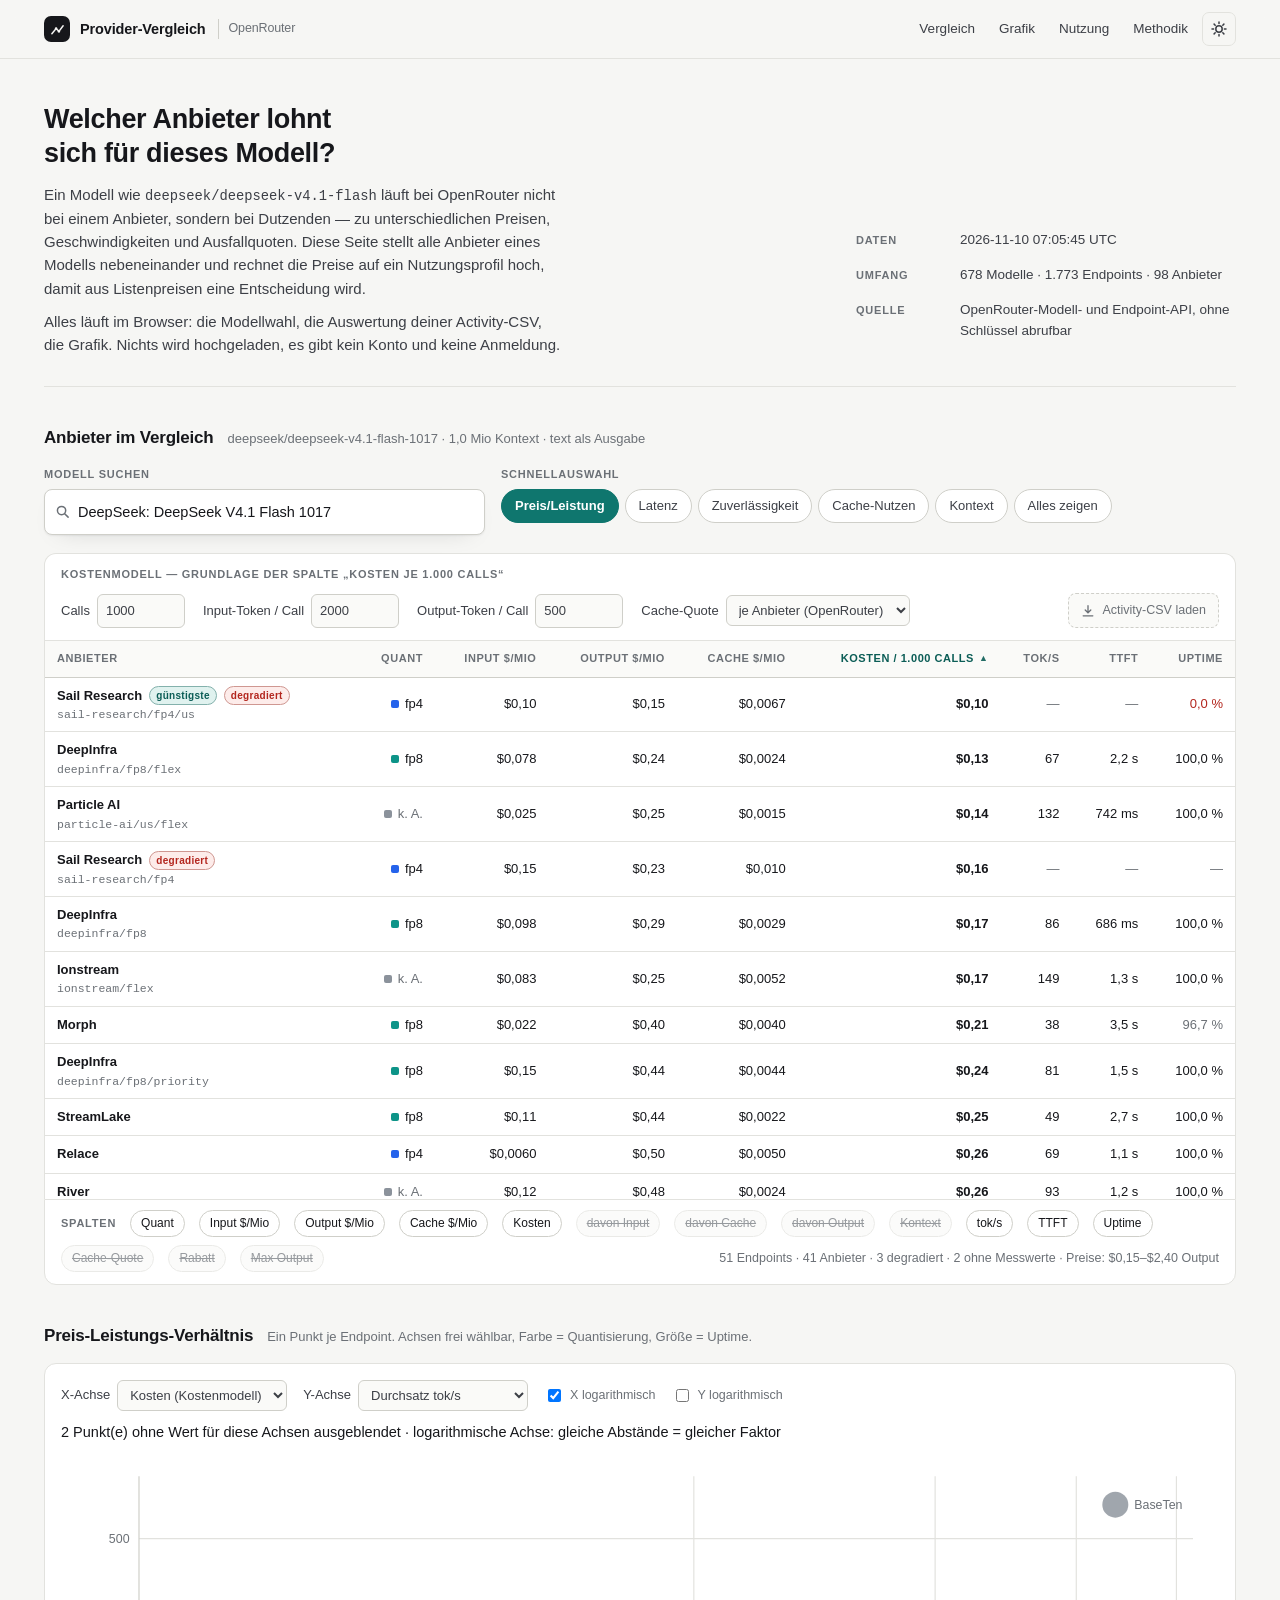
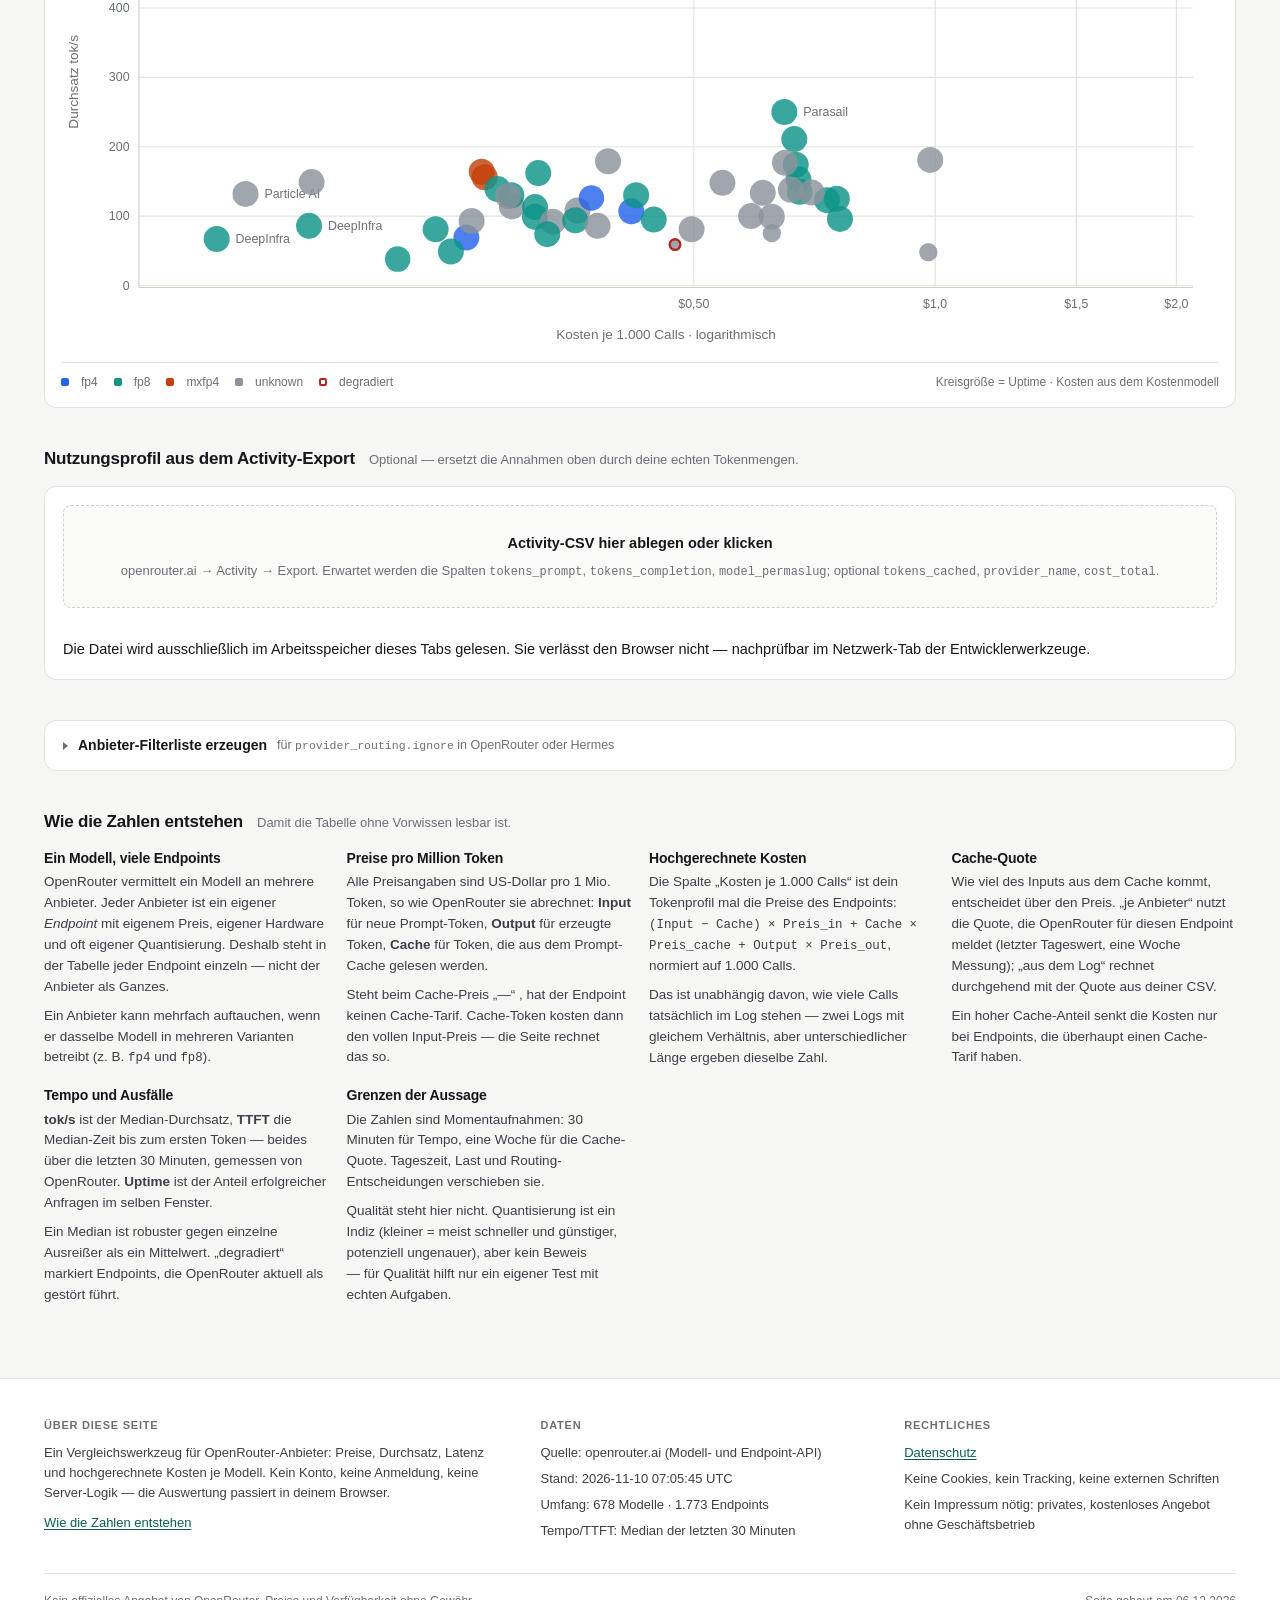
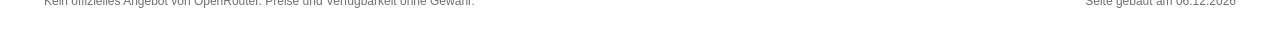
==== index.html @ 94ca4f89 "Provider-Vergleich: statische Website zum Vergleich von OpenRouter-Anbietern - Modellsuche über alle" ====
<!DOCTYPE html>
<html lang="de">
<head>
<meta charset="utf-8">
<meta name="viewport" content="width=device-width, initial-scale=1">
<title>OpenRouter-Provider vergleichen — Preise, Tempo, Ausfälle</title>
<meta name="description" content="Vergleicht alle Anbieter (Provider) eines OpenRouter-Modells: Preise pro Million Token, Durchsatz, Time-to-First-Token, Uptime und hochgerechnete Kosten für dein eigenes Nutzungsprofil. Läuft vollständig im Browser.">
<meta name="color-scheme" content="light dark">
<meta name="theme-color" content="#f6f6f4" media="(prefers-color-scheme: light)">
<meta name="theme-color" content="#0e0f11" media="(prefers-color-scheme: dark)">
<!-- Erlaubt nur eigene Dateien und die öffentliche OpenRouter-API.
     Damit kann die Seite die hochgeladene Activity-CSV technisch nicht irgendwohin senden. -->
<meta http-equiv="Content-Security-Policy" content="default-src 'none'; script-src 'self'; style-src 'self'; img-src 'self' data:; font-src 'self'; connect-src 'self' https://openrouter.ai; base-uri 'none'; form-action 'none'">
<link rel="icon" href="assets/favicon.svg" type="image/svg+xml">
<link rel="stylesheet" href="assets/style.css">
</head>
<body>
<a class="skip-link" href="#vergleich">Zum Vergleich springen</a>

<header class="site-header">
  <div class="site-header__inner">
    <a class="brand" href="./">
      <span class="brand__mark" aria-hidden="true">
        <svg width="15" height="15" viewBox="0 0 16 16" fill="none" stroke="currentColor" stroke-width="1.6" stroke-linecap="round">
          <path d="M2 12.5 6.5 7l3 3L14 4"/>
          <circle cx="6.5" cy="7" r="1.3" fill="currentColor" stroke="none"/>
          <circle cx="9.5" cy="10" r="1.3" fill="currentColor" stroke="none"/>
        </svg>
      </span>
      Provider-Vergleich
      <span class="brand__sub">OpenRouter</span>
    </a>

    <nav class="site-nav" aria-label="Hauptnavigation">
      <a href="#vergleich">Vergleich</a>
      <a href="#grafik">Grafik</a>
      <a href="#nutzung">Nutzung</a>
      <a href="#methodik">Methodik</a>
      <button class="icon-btn" id="themeBtn" type="button" aria-label="Farbschema umschalten" title="Hell / dunkel umschalten">
        <svg width="16" height="16" viewBox="0 0 16 16" fill="none" stroke="currentColor" stroke-width="1.5" stroke-linecap="round">
          <circle cx="8" cy="8" r="3.2"/>
          <path d="M8 1v1.6M8 13.4V15M1 8h1.6M13.4 8H15M3.1 3.1l1.1 1.1M11.8 11.8l1.1 1.1M12.9 3.1l-1.1 1.1M4.2 11.8l-1.1 1.1"/>
        </svg>
      </button>
    </nav>
  </div>
</header>

<main>
  <!-- ================= Was ist das hier ================= -->
  <section class="intro" aria-labelledby="introTitle">
    <div>
      <h1 id="introTitle">Welcher Anbieter lohnt sich für dieses Modell?</h1>
      <p class="intro__lead">
        Ein Modell wie <code>deepseek/deepseek-v4.1-flash</code> läuft bei OpenRouter nicht bei einem
        Anbieter, sondern bei Dutzenden — zu unterschiedlichen Preisen, Geschwindigkeiten und
        Ausfallquoten. Diese Seite stellt alle Anbieter eines Modells nebeneinander und rechnet die
        Preise auf ein Nutzungsprofil hoch, damit aus Listenpreisen eine Entscheidung wird.
      </p>
      <p class="intro__lead">
        Alles läuft im Browser: die Modellwahl, die Auswertung deiner Activity-CSV, die Grafik.
        Nichts wird hochgeladen, es gibt kein Konto und keine Anmeldung.
      </p>
    </div>
    <dl class="intro__facts" id="introFacts">
      <div class="fact"><dt>Daten</dt><dd id="factStamp">lade …</dd></div>
      <div class="fact"><dt>Umfang</dt><dd id="factCounts">lade …</dd></div>
      <div class="fact"><dt>Quelle</dt><dd>OpenRouter-Modell- und Endpoint-API, ohne Schlüssel abrufbar</dd></div>
    </dl>
  </section>

  <!-- ================= Vergleich ================= -->
  <section class="section" id="vergleich" aria-labelledby="vergleichTitle">
    <div class="section__head">
      <h2 id="vergleichTitle">Anbieter im Vergleich</h2>
      <span class="hint" id="modelHint"></span>
    </div>

    <div class="toolbar">
      <div class="picker" id="picker">
        <label class="picker__label" for="modelSearch">Modell suchen</label>
        <div class="picker__field">
          <svg width="15" height="15" viewBox="0 0 16 16" fill="none" stroke="currentColor" stroke-width="1.6" stroke-linecap="round" aria-hidden="true">
            <circle cx="7" cy="7" r="4.4"/><path d="M10.3 10.3 14 14"/>
          </svg>
          <input id="modelSearch" type="text" role="combobox" autocomplete="off"
                 aria-expanded="false" aria-controls="modelList" aria-autocomplete="list"
                 placeholder="Modellname oder Kennung — z. B. claude, gpt, deepseek …">
          <button class="picker__clear" id="pickerClear" type="button" aria-label="Suche leeren" hidden>
            <svg width="14" height="14" viewBox="0 0 16 16" fill="none" stroke="currentColor" stroke-width="1.6" stroke-linecap="round"><path d="M4 4l8 8M12 4l-8 8"/></svg>
          </button>
        </div>
        <div class="picker__list" id="modelList" role="listbox" aria-label="Modelle" hidden></div>
      </div>

      <div class="presets" id="presets">
        <span class="presets__label">Schnellauswahl</span>
        <!-- Chips werden in app.js aus PRESETS erzeugt -->
      </div>
    </div>

    <!-- Kostenmodell: Annahmen, mit denen die letzten Spalten gerechnet werden -->
    <div class="model-bar" role="group" aria-labelledby="costModelTitle">
      <span class="model-bar__title" id="costModelTitle">Kostenmodell — Grundlage der Spalte „Kosten je 1.000 Calls“</span>

      <label class="field">Calls
        <input type="number" id="inCalls" value="1000" min="1" step="100" inputmode="numeric">
      </label>
      <label class="field">Input-Token / Call
        <input type="number" id="inPrompt" value="2000" min="0" step="100" inputmode="numeric">
      </label>
      <label class="field">Output-Token / Call
        <input type="number" id="inCompletion" value="500" min="0" step="50" inputmode="numeric">
      </label>
      <label class="field">Cache-Quote
        <select id="cacheMode" title="Womit der Cache-Anteil des Inputs gerechnet wird">
          <option value="provider" selected>je Anbieter (OpenRouter)</option>
          <option value="log">aus dem Log</option>
          <option value="none">kein Cache</option>
        </select>
      </label>

      <div class="model-bar__csv">
        <button class="drop-mini" id="csvBtn" type="button">
          <svg width="14" height="14" viewBox="0 0 16 16" fill="none" stroke="currentColor" stroke-width="1.5" stroke-linecap="round" aria-hidden="true">
            <path d="M8 2v8M4.8 6.8 8 10l3.2-3.2M2.5 13.5h11"/>
          </svg>
          <span id="csvBtnLabel">Activity-CSV laden</span>
        </button>
        <button class="btn" id="csvReset" type="button" hidden>Zurücksetzen</button>
      </div>
    </div>

    <div class="table-card">
      <div class="table-scroll">
        <table id="tbl">
          <thead></thead>
          <tbody></tbody>
        </table>
      </div>
    </div>
    <div class="table-foot">
      <span class="table-foot__label">Spalten</span>
      <div id="colChips" class="colchips"></div>
      <span class="table-foot__note" id="tableNote"></span>
    </div>
  </section>

  <!-- ================= Grafik ================= -->
  <section class="section" id="grafik" aria-labelledby="grafikTitle">
    <div class="section__head">
      <h2 id="grafikTitle">Preis-Leistungs-Verhältnis</h2>
      <span class="hint">Ein Punkt je Endpoint. Achsen frei wählbar, Farbe = Quantisierung, Größe = Uptime.</span>
    </div>

    <div class="chart-card">
      <div class="chart-controls">
        <label class="field">X-Achse
          <select id="axisX"></select>
        </label>
        <label class="field">Y-Achse
          <select id="axisY"></select>
        </label>
        <label class="check"><input type="checkbox" id="logX"> X logarithmisch</label>
        <label class="check"><input type="checkbox" id="logY"> Y logarithmisch</label>
        <span class="hint" id="chartNote"></span>
      </div>

      <div class="chart-wrap">
        <svg id="chart" viewBox="0 0 980 420" role="img" aria-labelledby="chartTitle">
          <title id="chartTitle">Streudiagramm der Anbieter</title>
        </svg>
      </div>

      <div class="chart-legend" id="chartLegend"></div>
    </div>
  </section>

  <!-- ================= Nutzungsprofil ================= -->
  <section class="section" id="nutzung" aria-labelledby="nutzungTitle">
    <div class="section__head">
      <h2 id="nutzungTitle">Nutzungsprofil aus dem Activity-Export</h2>
      <span class="hint">Optional — ersetzt die Annahmen oben durch deine echten Tokenmengen.</span>
    </div>

    <div class="panel">
      <div class="drop" id="drop" role="button" tabindex="0" aria-label="Activity-CSV auswählen oder hier ablegen">
        <strong>Activity-CSV hier ablegen oder klicken</strong>
        <span>
          openrouter.ai → Activity → Export. Erwartet werden die Spalten
          <code>tokens_prompt</code>, <code>tokens_completion</code>, <code>model_permaslug</code>;
          optional <code>tokens_cached</code>, <code>provider_name</code>, <code>cost_total</code>.
        </span>
      </div>
      <input type="file" id="csvFile" accept=".csv,text/csv" hidden>
      <div class="msg" id="csvMsg" role="status" aria-live="polite"></div>
      <div class="kpis" id="csvKpis"></div>
      <p class="hint hint--top" id="csvPrivacy">
        Die Datei wird ausschließlich im Arbeitsspeicher dieses Tabs gelesen. Sie verlässt den
        Browser nicht — nachprüfbar im Netzwerk-Tab der Entwicklerwerkzeuge.
      </p>
    </div>
  </section>

  <!-- ================= Filterliste (bewusst untergeordnet) ================= -->
  <details class="advanced" id="filterliste">
    <summary>
      Anbieter-Filterliste erzeugen
      <span class="hint">für <code>provider_routing.ignore</code> in OpenRouter oder Hermes</span>
    </summary>
    <div class="advanced__body">
      <p class="hint">
        Grenzwerte setzen — alle Endpoints, die sie unterschreiten, landen in der Liste. Diese Seite
        schreibt nichts in eine Konfiguration; sie erzeugt nur Text zum Kopieren.
      </p>
      <div class="rule-row">
        <label class="field">mind. tok/s
          <input type="number" id="ruleToks" value="0" min="0" step="5" inputmode="numeric">
        </label>
        <label class="field">höchstens TTFT (ms)
          <input type="number" id="ruleTtft" value="5000" min="0" step="100" inputmode="numeric">
        </label>
        <label class="field">Uptime ab (%)
          <input type="number" id="ruleUptime" value="0" min="0" max="100" step="1" inputmode="numeric">
        </label>
      </div>
      <div class="output-line">
        <span class="table-foot__label">ignore</span>
        <code id="ignoreOut">—</code>
        <button class="btn" id="copyIgnore" type="button">Kopieren</button>
      </div>
      <div class="output-line">
        <span class="table-foot__label">only</span>
        <code id="onlyOut">—</code>
        <button class="btn" id="copyOnly" type="button">Kopieren</button>
      </div>
      <p class="hint" id="filterNote"></p>
    </div>
  </details>

  <!-- ================= Methodik ================= -->
  <section class="section" id="methodik" aria-labelledby="methodikTitle">
    <div class="section__head">
      <h2 id="methodikTitle">Wie die Zahlen entstehen</h2>
      <span class="hint">Damit die Tabelle ohne Vorwissen lesbar ist.</span>
    </div>

    <div class="methodik">
      <article>
        <h3>Ein Modell, viele Endpoints</h3>
        <p>
          OpenRouter vermittelt ein Modell an mehrere Anbieter. Jeder Anbieter ist ein eigener
          <em>Endpoint</em> mit eigenem Preis, eigener Hardware und oft eigener Quantisierung.
          Deshalb steht in der Tabelle jeder Endpoint einzeln — nicht der Anbieter als Ganzes.
        </p>
        <p>
          Ein Anbieter kann mehrfach auftauchen, wenn er dasselbe Modell in mehreren Varianten
          betreibt (z. B. <code>fp4</code> und <code>fp8</code>).
        </p>
      </article>

      <article>
        <h3>Preise pro Million Token</h3>
        <p>
          Alle Preisangaben sind US-Dollar pro 1 Mio. Token, so wie OpenRouter sie abrechnet:
          <strong>Input</strong> für neue Prompt-Token, <strong>Output</strong> für erzeugte Token,
          <strong>Cache</strong> für Token, die aus dem Prompt-Cache gelesen werden.
        </p>
        <p>
          Steht beim Cache-Preis „—“ , hat der Endpoint keinen Cache-Tarif. Cache-Token kosten dann
          den vollen Input-Preis — die Seite rechnet das so.
        </p>
      </article>

      <article>
        <h3>Hochgerechnete Kosten</h3>
        <p>
          Die Spalte „Kosten je 1.000 Calls“ ist dein Tokenprofil mal die Preise des Endpoints:
          <code>(Input − Cache) × Preis_in + Cache × Preis_cache + Output × Preis_out</code>,
          normiert auf 1.000 Calls.
        </p>
        <p>
          Das ist unabhängig davon, wie viele Calls tatsächlich im Log stehen — zwei Logs mit
          gleichem Verhältnis, aber unterschiedlicher Länge ergeben dieselbe Zahl.
        </p>
      </article>

      <article>
        <h3>Cache-Quote</h3>
        <p>
          Wie viel des Inputs aus dem Cache kommt, entscheidet über den Preis. „je Anbieter“ nutzt
          die Quote, die OpenRouter für diesen Endpoint meldet (letzter Tageswert, eine Woche
          Messung); „aus dem Log“ rechnet durchgehend mit der Quote aus deiner CSV.
        </p>
        <p>
          Ein hoher Cache-Anteil senkt die Kosten nur bei Endpoints, die überhaupt einen
          Cache-Tarif haben.
        </p>
      </article>

      <article>
        <h3>Tempo und Ausfälle</h3>
        <p>
          <strong>tok/s</strong> ist der Median-Durchsatz, <strong>TTFT</strong> die Median-Zeit bis
          zum ersten Token — beides über die letzten 30 Minuten, gemessen von OpenRouter.
          <strong>Uptime</strong> ist der Anteil erfolgreicher Anfragen im selben Fenster.
        </p>
        <p>
          Ein Median ist robuster gegen einzelne Ausreißer als ein Mittelwert. „degradiert“ markiert
          Endpoints, die OpenRouter aktuell als gestört führt.
        </p>
      </article>

      <article>
        <h3>Grenzen der Aussage</h3>
        <p>
          Die Zahlen sind Momentaufnahmen: 30 Minuten für Tempo, eine Woche für die Cache-Quote.
          Tageszeit, Last und Routing-Entscheidungen verschieben sie.
        </p>
        <p>
          Qualität steht hier nicht. Quantisierung ist ein Indiz (kleiner = meist schneller und
          günstiger, potenziell ungenauer), aber kein Beweis — für Qualität hilft nur ein eigener Test
          mit echten Aufgaben.
        </p>
      </article>
    </div>
  </section>
</main>

<footer class="site-footer">
  <div class="site-footer__inner">
    <div>
      <h3>Über diese Seite</h3>
      <p>
        Ein Vergleichswerkzeug für OpenRouter-Anbieter: Preise, Durchsatz, Latenz und
        hochgerechnete Kosten je Modell. Kein Konto, keine Anmeldung, keine Server-Logik — die
        Auswertung passiert in deinem Browser.
      </p>
      <p class="linkline">
        <a href="#methodik">Wie die Zahlen entstehen</a>
      </p>
    </div>
    <div>
      <h3>Daten</h3>
      <ul>
        <li>Quelle: openrouter.ai (Modell- und Endpoint-API)</li>
        <li>Stand: <span id="footStamp">—</span></li>
        <li>Umfang: <span id="footCounts">—</span></li>
        <li>Tempo/TTFT: Median der letzten 30 Minuten</li>
      </ul>
    </div>
    <div>
      <h3>Rechtliches</h3>
      <ul>
        <li><a href="datenschutz.html">Datenschutz</a></li>
        <li>Keine Cookies, kein Tracking, keine externen Schriften</li>
        <li>Kein Impressum nötig: privates, kostenloses Angebot ohne Geschäftsbetrieb</li>
      </ul>
    </div>
    <div class="site-footer__legal">
      <span>Kein offizielles Angebot von OpenRouter. Preise und Verfügbarkeit ohne Gewähr.</span>
      <span class="spacer"></span>
      <span id="footBuilt">—</span>
    </div>
  </div>
</footer>

<div class="tip" id="tip" role="tooltip" aria-hidden="true"></div>

<noscript>
  <div class="panel panel--note">
    Diese Seite rechnet im Browser. Ohne JavaScript kann sie keine Anbieter vergleichen.
  </div>
</noscript>

<script src="assets/app.js"></script>
</body>
</html>
---- assets/style.css ----
/* ==========================================================================
   Provider-Vergleich — Stylesheet
   Aufbau: Tokens · Basis · Kopf/Fuß · Werkzeugleiste · Tabelle · Grafik
   Farben und Typografie bewusst zurückhaltend: die Daten tragen die Seite.
   ========================================================================== */

/* --- Tokens --------------------------------------------------------------- */
:root {
  color-scheme: light;

  --bg: #f6f6f4;
  --surface: #ffffff;
  --surface-2: #fafaf8;
  --surface-3: #f1f1ee;
  --ink: #16171b;
  --ink-2: #3c3f46;
  --muted: #6b7076;
  --border: #e2e2de;
  --border-strong: #cfcfc9;

  --accent: #0f766e;
  --accent-ink: #0b5d56;
  --accent-soft: #e0f2ef;
  --warn: #a15c07;
  --warn-soft: #fdf3e2;
  --bad: #b3261e;
  --bad-soft: #fdecea;

  --radius: 8px;
  --radius-lg: 12px;
  --shadow: 0 1px 2px rgba(20, 22, 26, .06), 0 8px 24px -16px rgba(20, 22, 26, .25);

  --font: -apple-system, BlinkMacSystemFont, "Segoe UI", Roboto, "Helvetica Neue", Arial, sans-serif;
  --mono: ui-monospace, SFMono-Regular, "SF Mono", Menlo, Consolas, monospace;

  --maxw: 1240px;

  /* Quantisierungsfarben — eine Farbe je Stufe, auch im Diagramm verwendet
     (dort als SVG-fill, hier als Klasse). */
  --q-fp4: #2563eb;
  --q-fp8: #0d9488;
  --q-nvfp4: #7c3aed;
  --q-mxfp4: #c2410c;
  --q-fp16: #0369a1;
  --q-bf16: #4d7c0f;
  --q-fp32: #9f1239;
  --q-int8: #a16207;
  --q-int4: #be185d;
  --q-unknown: #8b929b;
}

:root[data-theme="dark"] {
  color-scheme: dark;
  --bg: #0e0f11;
  --surface: #16181b;
  --surface-2: #1b1e22;
  --surface-3: #21252a;
  --ink: #e9e9e6;
  --ink-2: #c2c6cc;
  --muted: #8b929b;
  --border: #282c31;
  --border-strong: #3a3f46;

  --accent: #2dd4bf;
  --accent-ink: #7fe7d8;
  --accent-soft: #10302e;
  --warn: #e0a44a;
  --warn-soft: #2c2317;
  --bad: #f0736a;
  --bad-soft: #2e1a19;

  --shadow: 0 1px 2px rgba(0, 0, 0, .4), 0 12px 32px -20px rgba(0, 0, 0, .8);
}

/* Systemeinstellung „dunkel" ohne Umschalter: gleiche Tokens wie oben.
   Muss mit :root[data-theme="dark"] synchron bleiben. */
@media (prefers-color-scheme: dark) {
  :root:not([data-theme="light"]) {
    color-scheme: dark;
    --bg: #0e0f11;
    --surface: #16181b;
    --surface-2: #1b1e22;
    --surface-3: #21252a;
    --ink: #e9e9e6;
    --ink-2: #c2c6cc;
    --muted: #8b929b;
    --border: #282c31;
    --border-strong: #3a3f46;

    --accent: #2dd4bf;
    --accent-ink: #7fe7d8;
    --accent-soft: #10302e;
    --warn: #e0a44a;
    --warn-soft: #2c2317;
    --bad: #f0736a;
    --bad-soft: #2e1a19;

    --shadow: 0 1px 2px rgba(0, 0, 0, .4), 0 12px 32px -20px rgba(0, 0, 0, .8);
  }
}

/* Quantisierungs-Punkte (Tabelle und Legende) */
.qdot.q-fp4 { background: var(--q-fp4); }
.qdot.q-fp8 { background: var(--q-fp8); }
.qdot.q-nvfp4 { background: var(--q-nvfp4); }
.qdot.q-mxfp4 { background: var(--q-mxfp4); }
.qdot.q-fp16 { background: var(--q-fp16); }
.qdot.q-bf16 { background: var(--q-bf16); }
.qdot.q-fp32 { background: var(--q-fp32); }
.qdot.q-int8 { background: var(--q-int8); }
.qdot.q-int4 { background: var(--q-int4); }
.qdot.q-unknown { background: var(--q-unknown); }

/* Kleine Helfer (keine Inline-Styles: die CSP erlaubt nur eigene Stylesheets) */
.colchips { display: contents; }
.intro--single { grid-template-columns: 1fr; }
.hint--top { margin-top: 14px; }
.linkline { margin-top: 10px; }
.panel--note { margin: 24px; }
.is-left { text-align: left !important; }
.tip-bad { color: #f0736a; }
.point-label { pointer-events: none; }
.qdot--ring { background: transparent; border: 2px solid #b3261e; }

/* --- Basis ---------------------------------------------------------------- */
*, *::before, *::after { box-sizing: border-box; }

html { -webkit-text-size-adjust: 100%; }

body {
  margin: 0;
  background: var(--bg);
  color: var(--ink);
  font: 400 14.5px/1.55 var(--font);
  text-wrap: pretty;
  -webkit-font-smoothing: antialiased;
}

h1, h2, h3 { margin: 0; line-height: 1.25; letter-spacing: -.012em; }
h1 { font-size: 27px; font-weight: 640; }
h2 { font-size: 17px; font-weight: 620; }
h3 { font-size: 14px; font-weight: 620; }
p { margin: 0; }

a { color: var(--accent-ink); text-decoration-thickness: 1px; text-underline-offset: 2px; }
a:hover { color: var(--accent); }

code, .mono { font-family: var(--mono); font-size: .92em; }

button, input, select, textarea { font: inherit; color: inherit; }

:focus-visible {
  outline: 2px solid var(--accent);
  outline-offset: 2px;
  border-radius: 4px;
}

.visually-hidden {
  position: absolute; width: 1px; height: 1px;
  padding: 0; margin: -1px; overflow: hidden;
  clip: rect(0 0 0 0); white-space: nowrap; border: 0;
}

.skip-link {
  position: absolute; left: 12px; top: -60px; z-index: 100;
  background: var(--surface); border: 1px solid var(--border-strong);
  border-radius: var(--radius); padding: 8px 14px;
}
.skip-link:focus { top: 12px; }

/* --- Kopfleiste ----------------------------------------------------------- */
.site-header {
  position: sticky; top: 0; z-index: 40;
  background: color-mix(in srgb, var(--bg) 88%, transparent);
  backdrop-filter: saturate(1.6) blur(10px);
  border-bottom: 1px solid var(--border);
}
.site-header__inner {
  max-width: var(--maxw); margin: 0 auto; padding: 0 24px;
  height: 58px; display: flex; align-items: center; gap: 20px;
}
.brand {
  display: flex; align-items: center; gap: 10px;
  text-decoration: none; color: var(--ink); font-weight: 620; letter-spacing: -.01em;
}
.brand__mark {
  width: 26px; height: 26px; border-radius: 7px;
  background: var(--ink); color: var(--bg);
  display: grid; place-items: center; flex: none;
}
.brand__mark svg { display: block; }
.brand__sub {
  font-weight: 450; color: var(--muted); font-size: 12.5px;
  border-left: 1px solid var(--border-strong); padding-left: 10px; margin-left: 2px;
}
.site-nav { display: flex; align-items: center; gap: 4px; margin-left: auto; }
.site-nav a {
  color: var(--ink-2); text-decoration: none; font-size: 13.5px;
  padding: 7px 10px; border-radius: 6px;
}
.site-nav a:hover { background: var(--surface-3); color: var(--ink); }
.icon-btn {
  display: grid; place-items: center;
  width: 34px; height: 34px; border-radius: 7px;
  background: transparent; border: 1px solid var(--border);
  color: var(--ink-2); cursor: pointer;
}
.icon-btn:hover { background: var(--surface-3); color: var(--ink); }

/* --- Seitenrumpf ---------------------------------------------------------- */
main { max-width: var(--maxw); margin: 0 auto; padding: 0 24px 72px; }

.intro {
  display: grid; grid-template-columns: minmax(0, 1fr) minmax(0, 380px);
  gap: 40px; align-items: end;
  padding: 44px 0 30px; border-bottom: 1px solid var(--border);
}
.intro h1 { margin-bottom: 12px; max-width: 22ch; }
.intro__lead { color: var(--ink-2); max-width: 62ch; font-size: 15px; }
.intro__lead + .intro__lead { margin-top: 10px; }
.intro__facts { display: grid; gap: 14px; }
.fact { display: grid; grid-template-columns: 92px 1fr; gap: 12px; align-items: baseline; }
.fact dt {
  font-size: 11px; text-transform: uppercase; letter-spacing: .07em;
  color: var(--muted); font-weight: 600;
}
.fact dd { margin: 0; font-size: 13.5px; color: var(--ink-2); }
.fact dd b { color: var(--ink); font-variant-numeric: tabular-nums; }

.section { padding-top: 40px; }
.section__head {
  display: flex; align-items: baseline; gap: 14px; flex-wrap: wrap;
  margin-bottom: 16px;
}
.section__head h2 { flex: none; }
.section__head .hint { color: var(--muted); font-size: 13px; }

/* --- Werkzeugleiste: Modellsuche + Presets -------------------------------- */
.toolbar {
  display: flex; gap: 16px; align-items: flex-start; flex-wrap: wrap;
  margin-bottom: 18px;
}
.picker { position: relative; flex: 1 1 420px; min-width: 300px; }
.picker__label {
  display: block; font-size: 11px; font-weight: 600; letter-spacing: .07em;
  text-transform: uppercase; color: var(--muted); margin-bottom: 6px;
}
.picker__field {
  display: flex; align-items: center; gap: 8px;
  background: var(--surface); border: 1px solid var(--border-strong);
  border-radius: var(--radius); padding: 0 10px;
  box-shadow: var(--shadow);
}
.picker__field:focus-within { border-color: var(--accent); }
.picker__field svg { flex: none; color: var(--muted); }
.picker input {
  flex: 1; min-width: 0; border: 0; background: none; padding: 11px 0;
  font-size: 14.5px;
}
.picker input:focus { outline: none; }
.picker__clear {
  border: 0; background: none; color: var(--muted); cursor: pointer;
  padding: 4px; border-radius: 4px; line-height: 0;
}
.picker__clear:hover { color: var(--ink); background: var(--surface-3); }

.picker__list {
  position: absolute; z-index: 30; left: 0; right: 0; top: calc(100% + 6px);
  background: var(--surface); border: 1px solid var(--border-strong);
  border-radius: var(--radius); box-shadow: 0 18px 40px -20px rgba(0, 0, 0, .35);
  max-height: 340px; overflow-y: auto; padding: 4px;
}
.picker__list[hidden] { display: none; }
.picker__opt {
  display: grid; grid-template-columns: 1fr auto; gap: 2px 12px;
  padding: 8px 10px; border-radius: 6px; cursor: pointer;
}
.picker__opt:hover, .picker__opt[aria-selected="true"] { background: var(--surface-3); }
.picker__opt-name { font-size: 13.5px; font-weight: 550; }
.picker__opt-id {
  grid-column: 1; font-family: var(--mono); font-size: 11.5px; color: var(--muted);
}
.picker__opt-meta {
  grid-row: 1 / span 2; grid-column: 2; align-self: center;
  font-size: 11.5px; color: var(--muted); text-align: right;
  font-variant-numeric: tabular-nums;
}
.picker__empty { padding: 14px 10px; color: var(--muted); font-size: 13px; }

.presets { display: flex; flex-wrap: wrap; gap: 6px; align-items: flex-end; }
.presets__label {
  flex-basis: 100%; font-size: 11px; font-weight: 600; letter-spacing: .07em;
  text-transform: uppercase; color: var(--muted); margin-bottom: 0;
}
.chip {
  border: 1px solid var(--border-strong); background: var(--surface);
  border-radius: 999px; padding: 6px 13px; font-size: 13px;
  color: var(--ink-2); cursor: pointer; white-space: nowrap;
}
.chip:hover { border-color: var(--accent); color: var(--accent-ink); }
.chip[aria-pressed="true"] {
  background: var(--accent); border-color: var(--accent);
  color: #fff; font-weight: 550;
}
:root[data-theme="dark"] .chip[aria-pressed="true"] { color: #06201e; }

/* --- Kostenmodell --------------------------------------------------------- */
.model-bar {
  display: flex; flex-wrap: wrap; align-items: center; gap: 10px 18px;
  background: var(--surface); border: 1px solid var(--border);
  border-radius: var(--radius-lg) var(--radius-lg) 0 0;
  border-bottom: 0; padding: 12px 16px;
}
.model-bar__title {
  font-size: 11px; font-weight: 600; letter-spacing: .07em;
  text-transform: uppercase; color: var(--muted); flex-basis: 100%;
}
.field { display: flex; align-items: center; gap: 7px; font-size: 13px; color: var(--ink-2); }
.field input[type="number"] {
  width: 88px; padding: 6px 8px; border-radius: 6px;
  border: 1px solid var(--border-strong); background: var(--surface-2);
  font-variant-numeric: tabular-nums;
}
.field input[type="number"]:disabled { color: var(--muted); background: var(--surface-3); }
.field select {
  padding: 6px 8px; border-radius: 6px; border: 1px solid var(--border-strong);
  background: var(--surface-2);
}
.model-bar__csv {
  margin-left: auto; display: flex; align-items: center; gap: 10px;
}
.drop-mini {
  border: 1px dashed var(--border-strong); border-radius: var(--radius);
  padding: 7px 12px; font-size: 12.5px; color: var(--muted);
  background: var(--surface-2); cursor: pointer; display: inline-flex;
  align-items: center; gap: 7px;
}
.drop-mini:hover, .drop-mini.is-over { border-color: var(--accent); color: var(--accent-ink); }
.drop-mini.is-loaded { border-style: solid; border-color: var(--accent); color: var(--accent-ink); }

/* --- Tabelle -------------------------------------------------------------- */
.table-card {
  background: var(--surface); border: 1px solid var(--border);
  border-bottom: 0; overflow: hidden;
}
.table-scroll { overflow: auto; max-height: 62vh; }
table {
  border-collapse: separate; border-spacing: 0; width: 100%;
  min-width: 760px;
  font-size: 13px; font-variant-numeric: tabular-nums;
}
thead th {
  position: sticky; top: 0; z-index: 2;
  background: var(--surface-2);
  border-bottom: 1px solid var(--border-strong);
  padding: 0; text-align: right; white-space: nowrap;
  font-size: 11px; font-weight: 600; letter-spacing: .05em;
  text-transform: uppercase; color: var(--muted);
}
thead th:first-child { text-align: left; }
th button {
  width: 100%; border: 0; background: none; cursor: pointer;
  padding: 9px 12px; color: inherit; font: inherit;
  text-transform: inherit; letter-spacing: inherit;
  display: flex; align-items: center; gap: 5px; justify-content: flex-end;
}
thead th:first-child button { justify-content: flex-start; }
th button:hover { color: var(--ink); }
th[aria-sort="ascending"] button, th[aria-sort="descending"] button { color: var(--accent-ink); }
.sort-ind { font-size: 9px; opacity: .9; }

tbody td {
  padding: 8px 12px; text-align: right; white-space: nowrap;
  border-bottom: 1px solid var(--border);
}
tbody td:first-child { text-align: left; }
tbody tr:hover td { background: var(--surface-2); }
tbody tr.is-linked td { background: var(--accent-soft); }
tbody tr.is-excluded td { color: var(--muted); }
tbody tr.is-excluded td:first-child { text-decoration: line-through; text-decoration-color: var(--border-strong); }

.cell-provider { font-weight: 550; display: flex; align-items: center; gap: 7px; }
.cell-sub { font-family: var(--mono); font-size: 11.5px; color: var(--muted); }
.num-strong { font-weight: 600; }
.dim { color: var(--muted); }
.pos-min { color: var(--accent-ink); font-weight: 600; }
.pos-max { color: var(--bad); }
.neg { color: var(--bad); }

.badge {
  display: inline-block; font-size: 10px; font-weight: 600; letter-spacing: .03em;
  padding: 1px 6px; border-radius: 999px; border: 1px solid var(--border-strong);
  color: var(--muted); background: var(--surface-2); white-space: nowrap;
}
.badge--good { color: var(--accent-ink); border-color: color-mix(in srgb, var(--accent) 45%, var(--border)); background: var(--accent-soft); }
.badge--warn { color: var(--warn); border-color: color-mix(in srgb, var(--warn) 40%, var(--border)); background: var(--warn-soft); }
.badge--bad { color: var(--bad); border-color: color-mix(in srgb, var(--bad) 40%, var(--border)); background: var(--bad-soft); }

.qdot {
  display: inline-block; width: 8px; height: 8px; border-radius: 2px;
  margin-right: 6px; vertical-align: baseline; flex: none;
}

.table-foot {
  display: flex; flex-wrap: wrap; align-items: center; gap: 8px 14px;
  background: var(--surface); border: 1px solid var(--border);
  border-top: 1px solid var(--border); border-radius: 0 0 var(--radius-lg) var(--radius-lg);
  padding: 10px 16px 12px;
}
.table-foot__label {
  font-size: 11px; font-weight: 600; letter-spacing: .07em;
  text-transform: uppercase; color: var(--muted);
}
.colchip {
  border: 1px solid var(--border); background: var(--surface-2);
  border-radius: 999px; padding: 3px 10px; font-size: 12px;
  color: var(--muted); cursor: pointer;
}
.colchip[aria-pressed="true"] { color: var(--ink); border-color: var(--border-strong); background: var(--surface); }
.colchip[aria-pressed="false"] { text-decoration: line-through; opacity: .7; }
.table-foot__note { margin-left: auto; color: var(--muted); font-size: 12.5px; }

/* --- Grafik --------------------------------------------------------------- */
.chart-card {
  background: var(--surface); border: 1px solid var(--border);
  border-radius: var(--radius-lg); padding: 16px;
}
.chart-controls {
  display: flex; flex-wrap: wrap; gap: 10px 16px; align-items: center;
  margin-bottom: 12px;
}
.chart-controls .field select { max-width: 190px; }
.check { display: inline-flex; align-items: center; gap: 6px; font-size: 12.5px; color: var(--muted); cursor: pointer; }
.chart-wrap { position: relative; }
#chart { display: block; width: 100%; height: auto; touch-action: pan-y; }
.chart-legend {
  display: flex; flex-wrap: wrap; gap: 6px 16px; align-items: center;
  margin-top: 10px; padding-top: 10px; border-top: 1px solid var(--border);
  font-size: 12px; color: var(--muted);
}
.chart-legend__item { display: inline-flex; align-items: center; gap: 6px; }
.chart-legend__note { margin-left: auto; }
.axis-label { font-size: 11.5px; fill: var(--muted); }
.tick-label { font-size: 10.5px; fill: var(--muted); font-variant-numeric: tabular-nums; }
.grid-line { stroke: var(--border); stroke-width: 1; }
.grid-line--base { stroke: var(--border-strong); }

/* --- Tooltip -------------------------------------------------------------- */
.tip {
  position: fixed; z-index: 60; pointer-events: none;
  background: var(--ink); color: var(--bg);
  border-radius: 7px; padding: 7px 10px; max-width: 280px;
  font-size: 12px; line-height: 1.45;
  box-shadow: 0 10px 30px -12px rgba(0, 0, 0, .5);
  opacity: 0; transition: opacity .1s ease;
}
.tip.is-on { opacity: 1; }
.tip b { font-weight: 650; }
.tip .tip-row { display: flex; justify-content: space-between; gap: 14px; }
.tip .tip-k { opacity: .72; }
.tip .tip-mono { font-family: var(--mono); font-size: 11px; opacity: .72; }

/* --- Nutzungsprofil / CSV ------------------------------------------------- */
.panel {
  background: var(--surface); border: 1px solid var(--border);
  border-radius: var(--radius-lg); padding: 18px;
}
.drop {
  border: 1.5px dashed var(--border-strong); border-radius: var(--radius);
  padding: 26px 20px; text-align: center; cursor: pointer;
  background: var(--surface-2); transition: border-color .12s ease, background .12s ease;
}
.drop:hover, .drop.is-over { border-color: var(--accent); background: var(--accent-soft); }
.drop strong { display: block; margin-bottom: 4px; font-weight: 600; }
.drop span { color: var(--muted); font-size: 13px; }

.kpis { display: flex; flex-wrap: wrap; gap: 10px 26px; margin-top: 16px; }
.kpi { display: grid; gap: 1px; }
.kpi__k { font-size: 10.5px; text-transform: uppercase; letter-spacing: .06em; color: var(--muted); font-weight: 600; }
.kpi__v { font-size: 15px; font-weight: 600; font-variant-numeric: tabular-nums; }

.msg { margin-top: 12px; font-size: 13px; }
.msg.is-ok { color: var(--accent-ink); }
.msg.is-err { color: var(--bad); }

/* --- Aufklappbarer Bereich (Filterliste) ---------------------------------- */
details.advanced {
  margin-top: 40px; border: 1px solid var(--border);
  border-radius: var(--radius-lg); background: var(--surface);
}
details.advanced > summary {
  cursor: pointer; padding: 14px 18px; font-weight: 600; font-size: 14px;
  list-style: none; display: flex; align-items: center; gap: 10px;
}
details.advanced > summary::-webkit-details-marker { display: none; }
details.advanced > summary::before {
  content: ""; width: 0; height: 0; flex: none;
  border-left: 5px solid var(--muted); border-top: 4px solid transparent;
  border-bottom: 4px solid transparent; transition: transform .15s ease;
}
details.advanced[open] > summary::before { transform: rotate(90deg); }
details.advanced > summary .hint { font-weight: 400; color: var(--muted); font-size: 12.5px; }
.advanced__body { padding: 0 18px 18px; display: grid; gap: 14px; }
.rule-row { display: flex; flex-wrap: wrap; gap: 14px 22px; align-items: center; }
.rule-row .field input[type="number"] { width: 76px; }
.output-line {
  display: flex; align-items: center; gap: 10px; flex-wrap: wrap;
  background: var(--surface-2); border: 1px solid var(--border);
  border-radius: var(--radius); padding: 9px 12px;
}
.output-line code {
  flex: 1; min-width: 0; overflow-x: auto; white-space: nowrap;
  font-size: 12.5px; color: var(--ink);
}
.btn {
  border: 1px solid var(--border-strong); background: var(--surface);
  border-radius: 6px; padding: 5px 11px; font-size: 12.5px;
  color: var(--ink-2); cursor: pointer;
}
.btn:hover { border-color: var(--accent); color: var(--accent-ink); }
.btn:disabled { opacity: .45; cursor: default; }

/* --- Methodik ------------------------------------------------------------- */
.methodik { display: grid; gap: 18px; grid-template-columns: repeat(auto-fit, minmax(240px, 1fr)); }
.methodik article h3 { margin-bottom: 5px; }
.methodik article p { color: var(--ink-2); font-size: 13.5px; }
.methodik article p + p { margin-top: 8px; }

/* --- Fußzeile ------------------------------------------------------------- */
.site-footer { border-top: 1px solid var(--border); background: var(--surface); }
.site-footer__inner {
  max-width: var(--maxw); margin: 0 auto; padding: 40px 24px 28px;
  display: grid; gap: 32px; grid-template-columns: 1.4fr 1fr 1fr;
}
.site-footer h3 {
  font-size: 11px; text-transform: uppercase; letter-spacing: .07em;
  color: var(--muted); margin-bottom: 10px;
}
.site-footer p, .site-footer li { font-size: 13px; color: var(--ink-2); }
.site-footer ul { list-style: none; margin: 0; padding: 0; display: grid; gap: 6px; }
.site-footer__legal {
  grid-column: 1 / -1; border-top: 1px solid var(--border); padding-top: 18px;
  display: flex; flex-wrap: wrap; gap: 10px 22px; align-items: baseline;
  font-size: 12px; color: var(--muted);
}
.site-footer__legal .spacer { margin-left: auto; }

/* --- Responsiv ------------------------------------------------------------ */
@media (max-width: 900px) {
  .intro { grid-template-columns: 1fr; gap: 26px; align-items: start; padding-top: 30px; }
  .site-footer__inner { grid-template-columns: 1fr; gap: 26px; }
  main { padding: 0 16px 56px; }
  .site-header__inner { padding: 0 16px; }
  .brand__sub { display: none; }
  h1 { font-size: 23px; }
}
@media (max-width: 700px) {
  .site-header__inner { gap: 10px; }
  .brand { white-space: nowrap; font-size: 13.5px; gap: 8px; }
  .brand__mark { width: 22px; height: 22px; }
  /* Auf schmalen Geräten entfällt der Sprung zum Seitenanfang — dafür bleibt
     der Umschalter für das Farbschema erreichbar. */
  .site-nav { gap: 0; }
  .site-nav a[href="#vergleich"] { display: none; }
  .site-nav a { padding: 6px 7px; font-size: 12.5px; white-space: nowrap; }
  .icon-btn { flex: none; }
  .model-bar__csv { margin-left: 0; }
  .field input[type="number"] { width: 74px; }
}

@media (prefers-reduced-motion: reduce) {
  * { transition-duration: .01ms !important; animation-duration: .01ms !important; }
}

/* --- Druck ---------------------------------------------------------------- */
@media print {
  .site-header, .toolbar, .chart-controls, .table-foot, details.advanced { display: none; }
  body { background: #fff; color: #000; }
  .table-scroll { max-height: none; overflow: visible; }
}
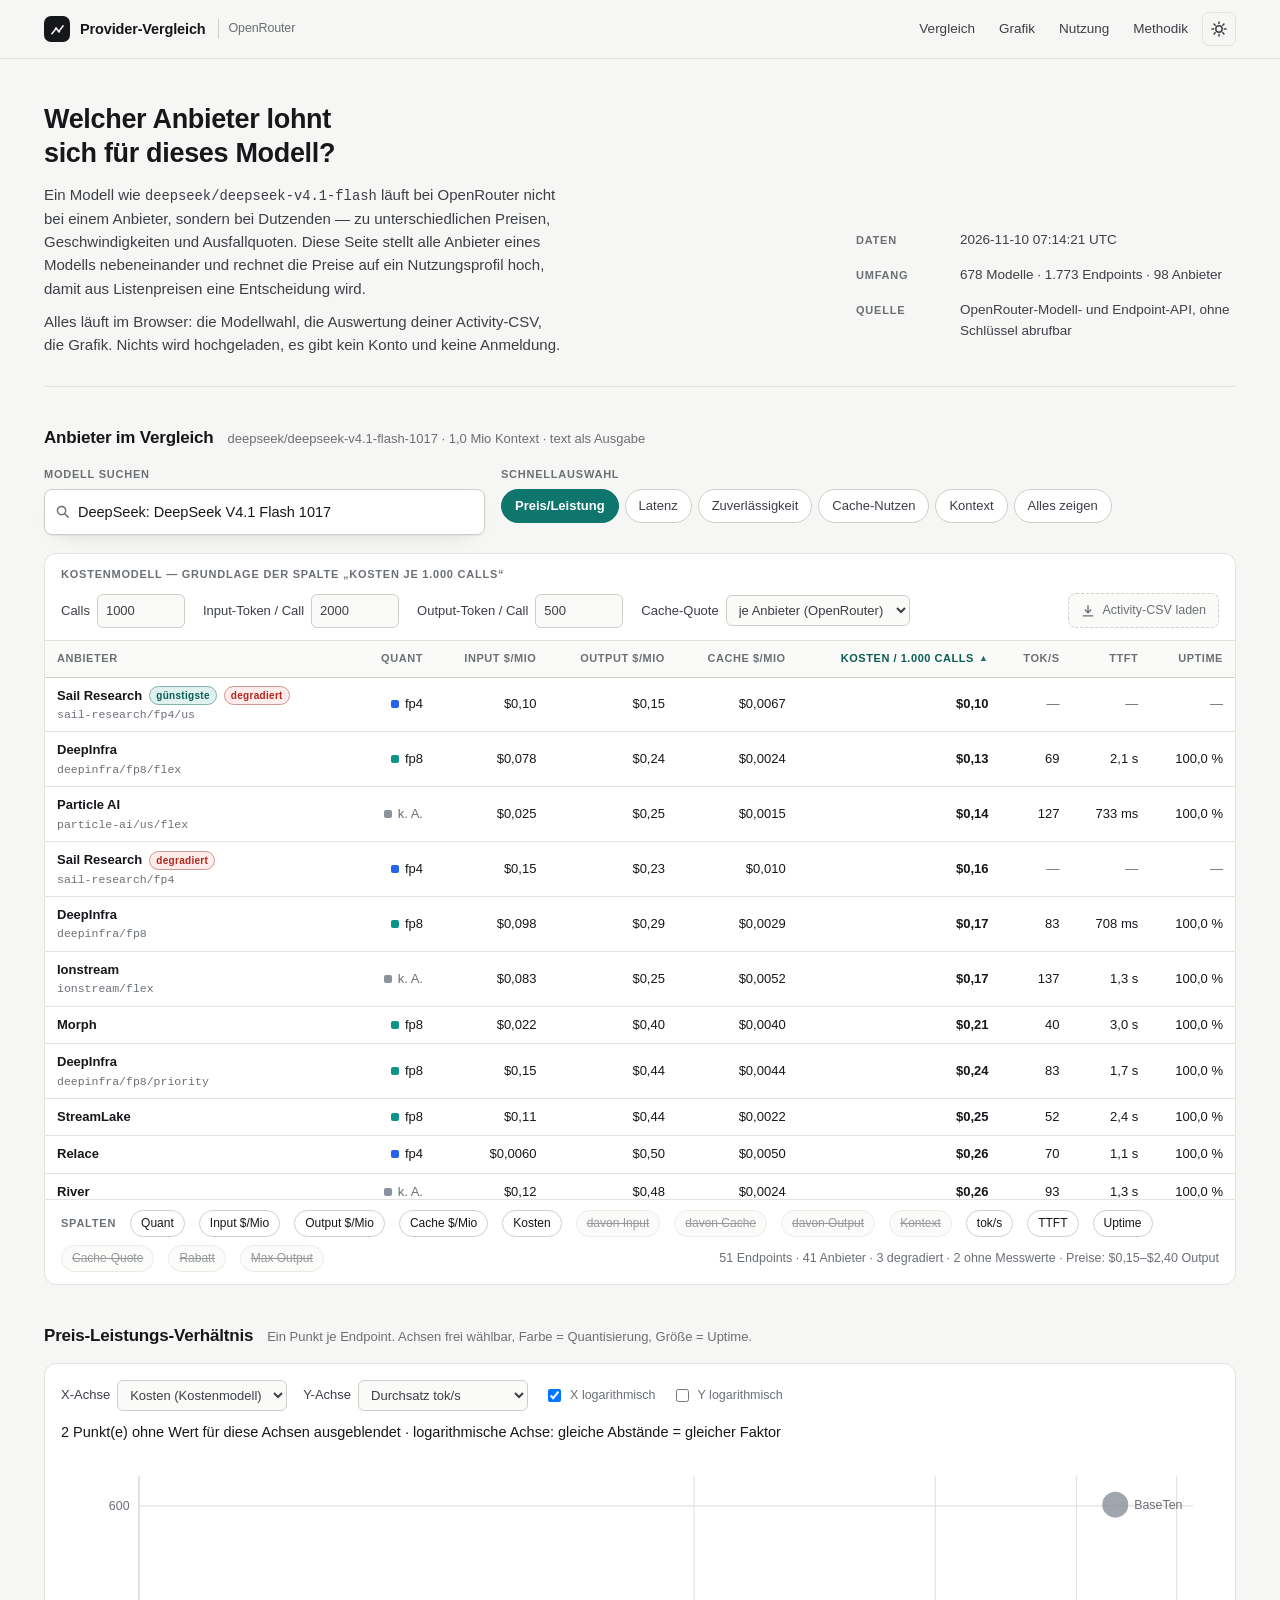
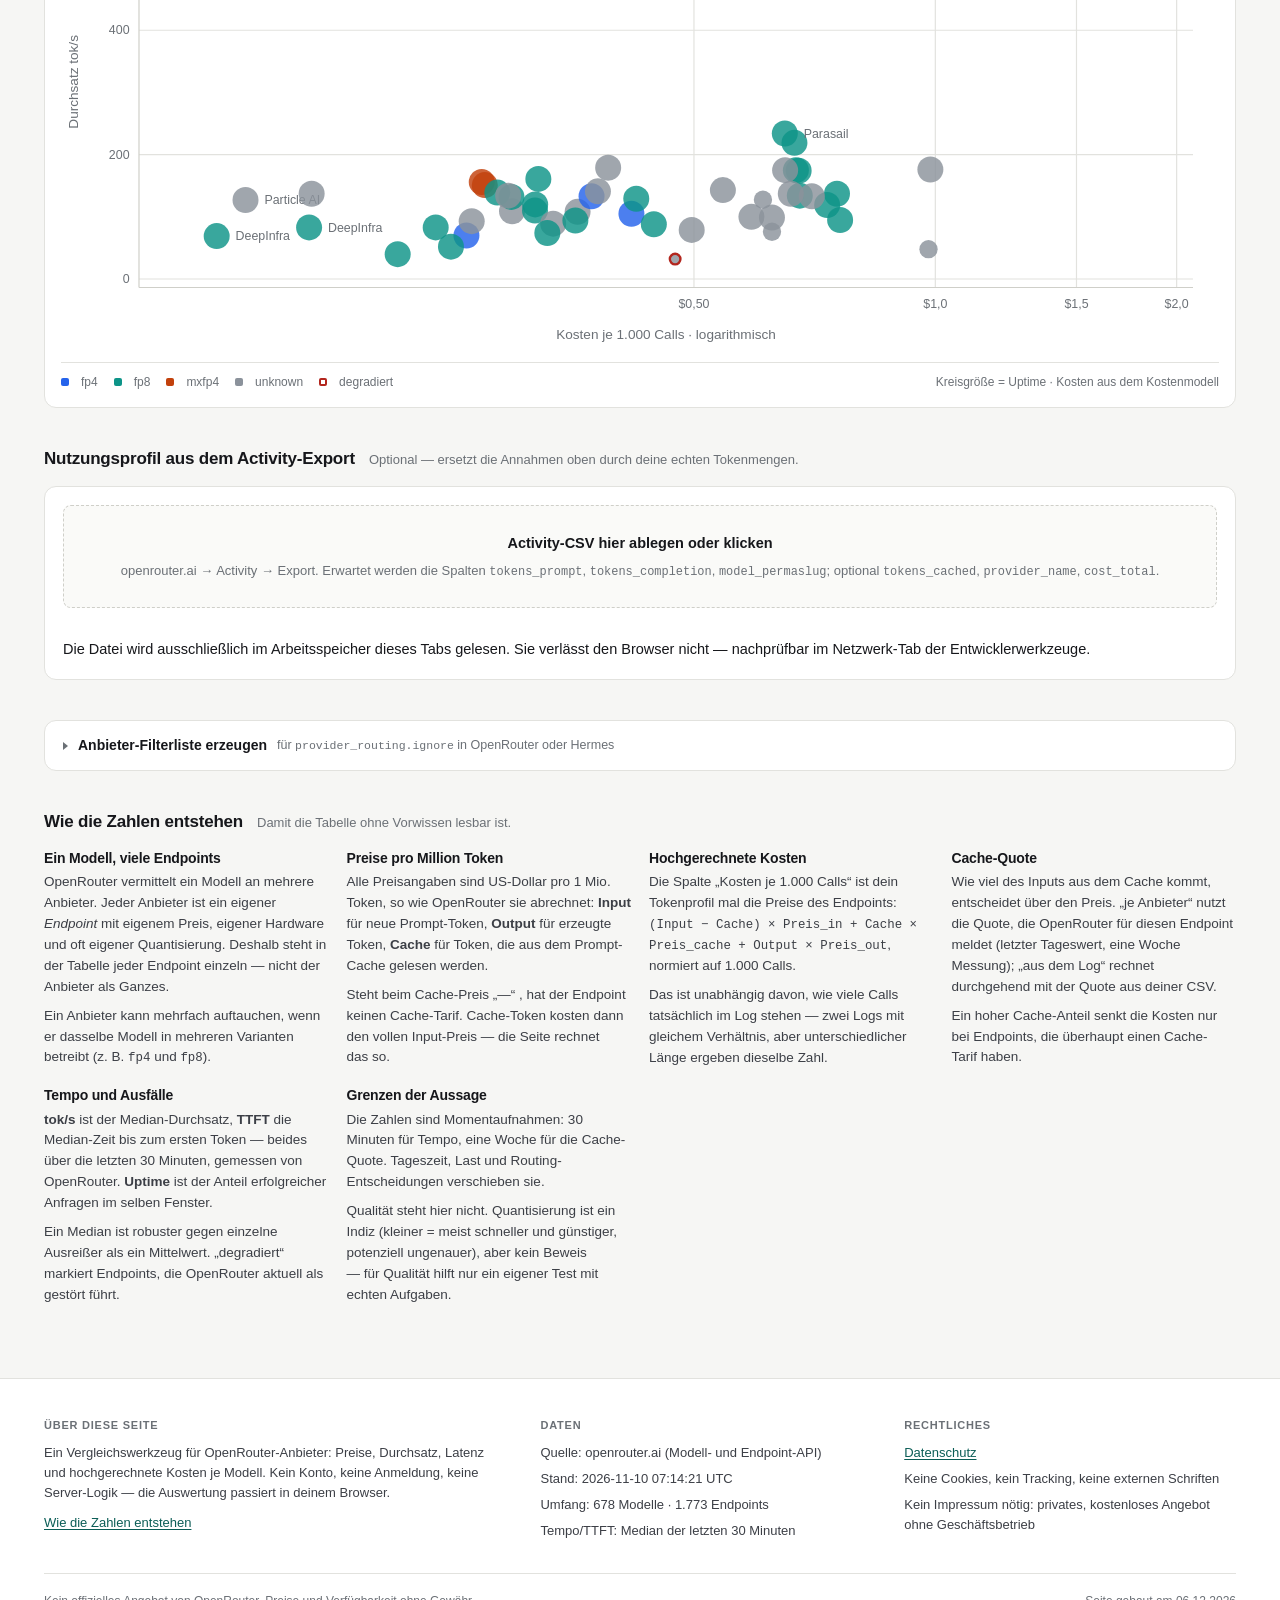
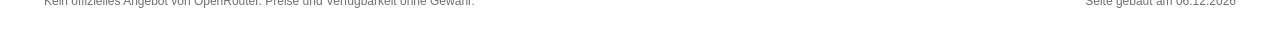
==== commit 4404a0f5: "Tooltips für Schnellauswahl, Achsen und Filtergrenzen" ====
--- a/index.html
+++ b/index.html
@@ -161,8 +161,8 @@
         <label class="field">Y-Achse
           <select id="axisY"></select>
         </label>
-        <label class="check"><input type="checkbox" id="logX"> X logarithmisch</label>
-        <label class="check"><input type="checkbox" id="logY"> Y logarithmisch</label>
+        <label class="check" title="Logarithmische Achse: gleiche Abstände bedeuten gleichen Faktor. Sinnvoll bei Preisen, die über mehrere Größenordnungen streuen."><input type="checkbox" id="logX"> X logarithmisch</label>
+        <label class="check" title="Logarithmische Achse: gleiche Abstände bedeuten gleichen Faktor. Sinnvoll bei Preisen, die über mehrere Größenordnungen streuen."><input type="checkbox" id="logY"> Y logarithmisch</label>
         <span class="hint" id="chartNote"></span>
       </div>
 
@@ -214,13 +214,13 @@
         schreibt nichts in eine Konfiguration; sie erzeugt nur Text zum Kopieren.
       </p>
       <div class="rule-row">
-        <label class="field">mind. tok/s
+        <label class="field" title="Endpoints, die diesen Durchsatz nicht erreichen, landen in der ignore-Liste.">mind. tok/s
           <input type="number" id="ruleToks" value="0" min="0" step="5" inputmode="numeric">
         </label>
-        <label class="field">höchstens TTFT (ms)
+        <label class="field" title="Endpoints, deren erste Antwort länger dauert, landen in der ignore-Liste.">höchstens TTFT (ms)
           <input type="number" id="ruleTtft" value="5000" min="0" step="100" inputmode="numeric">
         </label>
-        <label class="field">Uptime ab (%)
+        <label class="field" title="Endpoints mit schlechterer Uptime landen in der ignore-Liste.">Uptime ab (%)
           <input type="number" id="ruleUptime" value="0" min="0" max="100" step="1" inputmode="numeric">
         </label>
       </div>
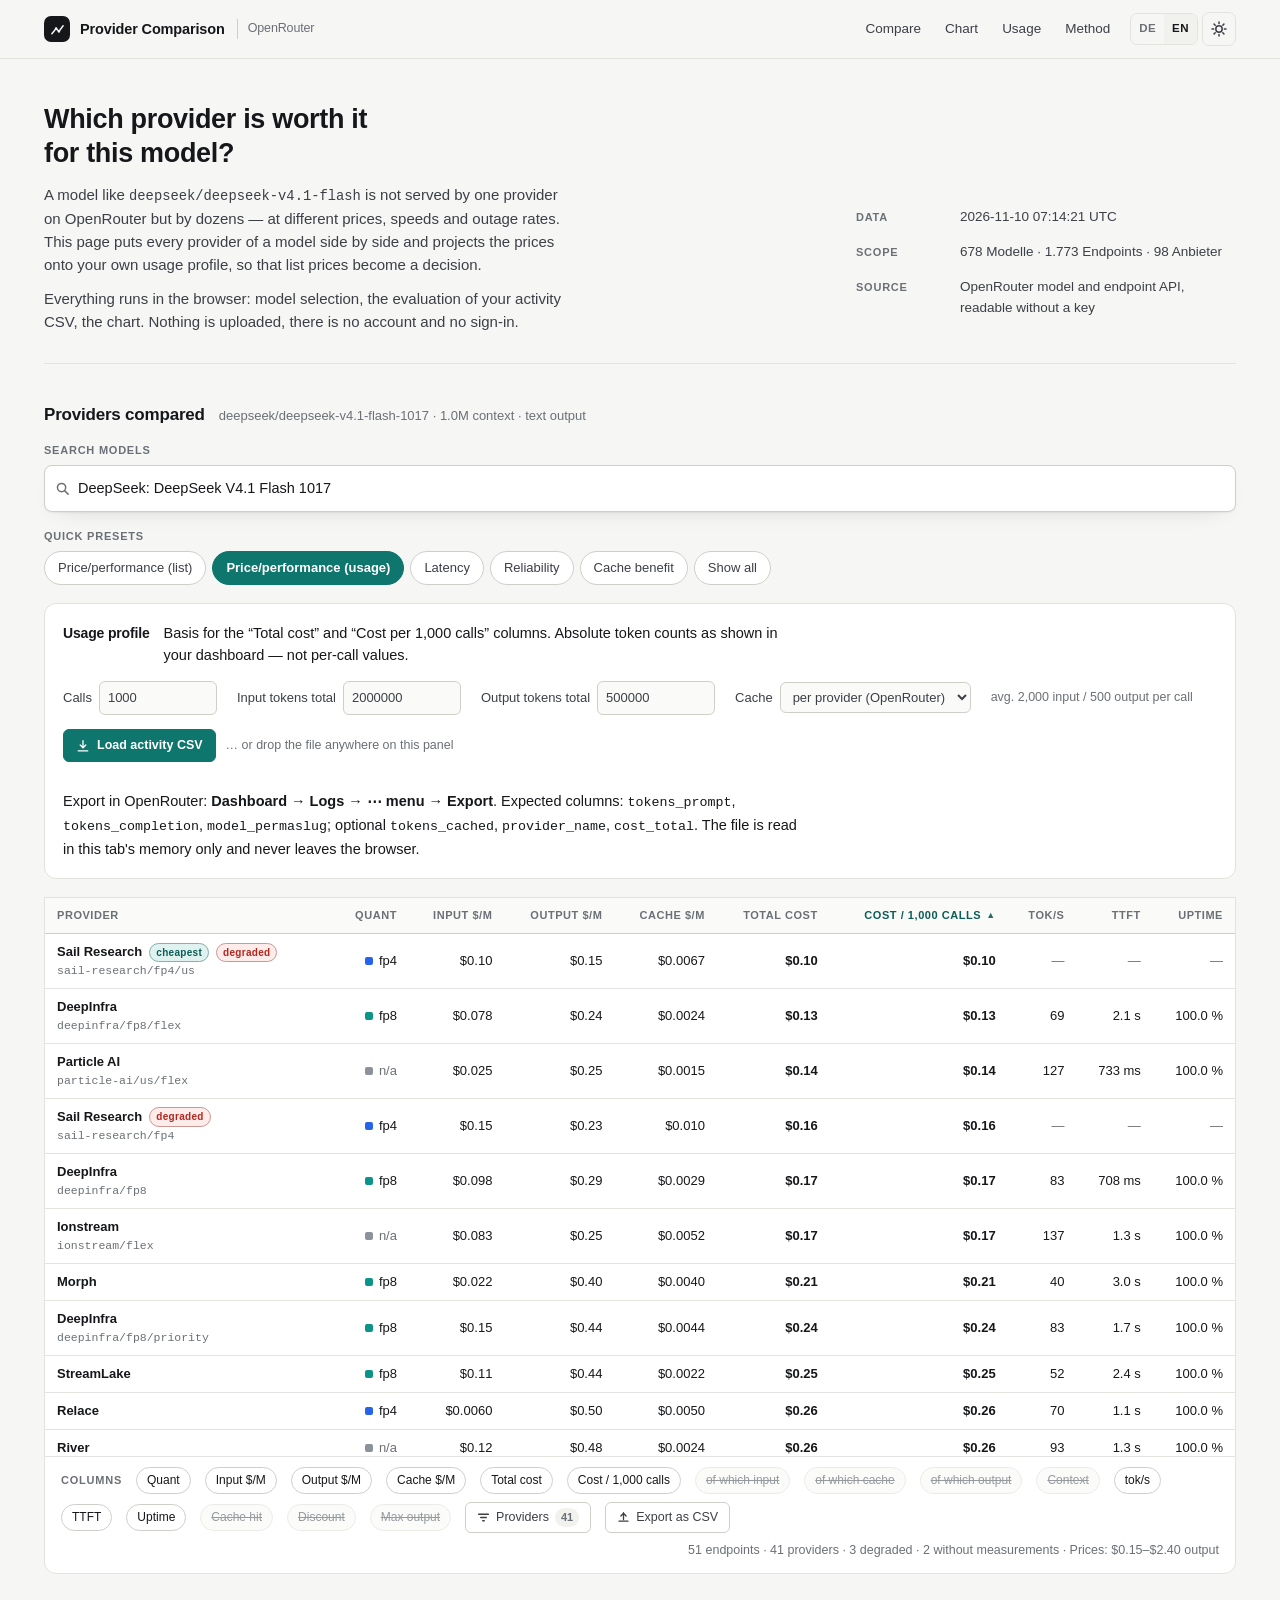
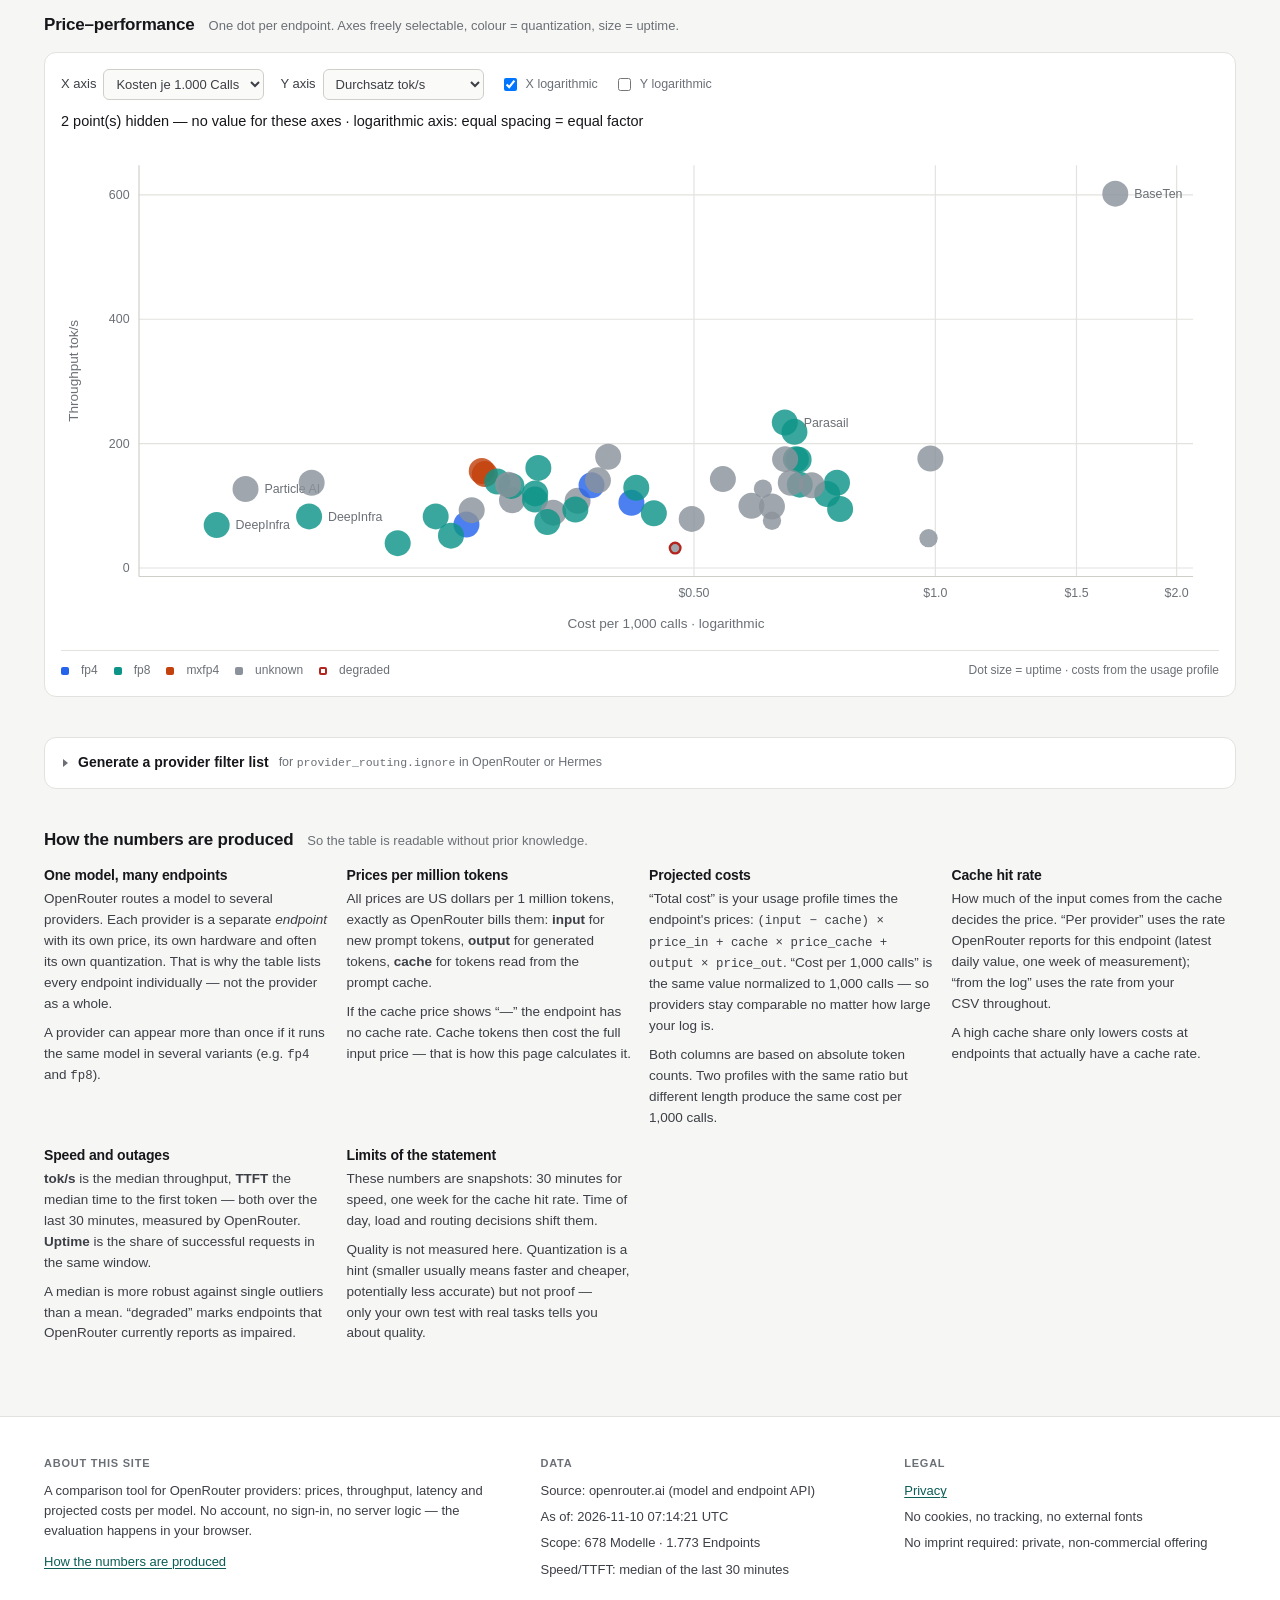
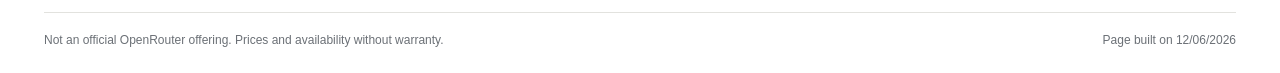
==== commit 5b61e1a9: "Nutzungsprofil einmal oberhalb der Tabelle, absolute Tokenmengen, Kosten gesamt und je 1.000 Calls -" ====
--- a/index.html
+++ b/index.html
@@ -1,5 +1,5 @@
 <!DOCTYPE html>
-<html lang="de">
+<html lang="de" data-lang="de">
 <head>
 <meta charset="utf-8">
 <meta name="viewport" content="width=device-width, initial-scale=1">
@@ -8,14 +8,16 @@
 <meta name="color-scheme" content="light dark">
 <meta name="theme-color" content="#f6f6f4" media="(prefers-color-scheme: light)">
 <meta name="theme-color" content="#0e0f11" media="(prefers-color-scheme: dark)">
-<!-- Erlaubt nur eigene Dateien und die öffentliche OpenRouter-API.
-     Damit kann die Seite die hochgeladene Activity-CSV technisch nicht irgendwohin senden. -->
-<meta http-equiv="Content-Security-Policy" content="default-src 'none'; script-src 'self'; style-src 'self'; img-src 'self' data:; font-src 'self'; connect-src 'self' https://openrouter.ai; base-uri 'none'; form-action 'none'">
+<!-- Erlaubt ausschließlich eigene Dateien: keine fremden Skripte, keine fremden Schriften,
+     und Verbindungen nur zum eigenen Server. Damit kann die Seite die hochgeladene
+     Activity-CSV technisch nicht irgendwohin senden — der Browser blockiert es. -->
+<meta http-equiv="Content-Security-Policy" content="default-src 'none'; script-src 'self'; style-src 'self'; img-src 'self' data:; font-src 'self'; connect-src 'self'; base-uri 'none'; form-action 'none'">
 <link rel="icon" href="assets/favicon.svg" type="image/svg+xml">
 <link rel="stylesheet" href="assets/style.css">
 </head>
 <body>
-<a class="skip-link" href="#vergleich">Zum Vergleich springen</a>
+<a class="skip-link" href="#vergleich" data-lang-block="de">Zum Vergleich springen</a>
+<a class="skip-link" href="#vergleich" data-lang-block="en">Skip to the comparison</a>
 
 <header class="site-header">
   <div class="site-header__inner">
@@ -27,15 +29,24 @@
           <circle cx="9.5" cy="10" r="1.3" fill="currentColor" stroke="none"/>
         </svg>
       </span>
-      Provider-Vergleich
+      <span data-lang-block="de">Provider-Vergleich</span>
+      <span data-lang-block="en">Provider Comparison</span>
       <span class="brand__sub">OpenRouter</span>
     </a>
 
     <nav class="site-nav" aria-label="Hauptnavigation">
-      <a href="#vergleich">Vergleich</a>
-      <a href="#grafik">Grafik</a>
-      <a href="#nutzung">Nutzung</a>
-      <a href="#methodik">Methodik</a>
+      <a href="#vergleich" data-lang-block="de">Vergleich</a>
+      <a href="#vergleich" data-lang-block="en">Compare</a>
+      <a href="#grafik" data-lang-block="de">Grafik</a>
+      <a href="#grafik" data-lang-block="en">Chart</a>
+      <a href="#nutzung" data-lang-block="de">Nutzung</a>
+      <a href="#nutzung" data-lang-block="en">Usage</a>
+      <a href="#methodik" data-lang-block="de">Methodik</a>
+      <a href="#methodik" data-lang-block="en">Method</a>
+      <div class="lang-switch" role="group" aria-label="Sprache / Language">
+        <button type="button" id="langDe" data-lang="de" aria-pressed="true">DE</button>
+        <button type="button" id="langEn" data-lang="en" aria-pressed="false">EN</button>
+      </div>
       <button class="icon-btn" id="themeBtn" type="button" aria-label="Farbschema umschalten" title="Hell / dunkel umschalten">
         <svg width="16" height="16" viewBox="0 0 16 16" fill="none" stroke="currentColor" stroke-width="1.5" stroke-linecap="round">
           <circle cx="8" cy="8" r="3.2"/>
@@ -48,37 +59,64 @@
 
 <main>
   <!-- ================= Was ist das hier ================= -->
-  <section class="intro" aria-labelledby="introTitle">
+  <section class="intro">
     <div>
-      <h1 id="introTitle">Welcher Anbieter lohnt sich für dieses Modell?</h1>
-      <p class="intro__lead">
+      <h1 data-lang-block="de">Welcher Anbieter lohnt sich für dieses Modell?</h1>
+      <h1 data-lang-block="en">Which provider is worth it for this model?</h1>
+
+      <p class="intro__lead" data-lang-block="de">
         Ein Modell wie <code>deepseek/deepseek-v4.1-flash</code> läuft bei OpenRouter nicht bei einem
         Anbieter, sondern bei Dutzenden — zu unterschiedlichen Preisen, Geschwindigkeiten und
         Ausfallquoten. Diese Seite stellt alle Anbieter eines Modells nebeneinander und rechnet die
         Preise auf ein Nutzungsprofil hoch, damit aus Listenpreisen eine Entscheidung wird.
       </p>
-      <p class="intro__lead">
+      <p class="intro__lead" data-lang-block="en">
+        A model like <code>deepseek/deepseek-v4.1-flash</code> is not served by one provider on
+        OpenRouter but by dozens — at different prices, speeds and outage rates. This page puts every
+        provider of a model side by side and projects the prices onto your own usage profile, so that
+        list prices become a decision.
+      </p>
+
+      <p class="intro__lead" data-lang-block="de">
         Alles läuft im Browser: die Modellwahl, die Auswertung deiner Activity-CSV, die Grafik.
         Nichts wird hochgeladen, es gibt kein Konto und keine Anmeldung.
       </p>
-    </div>
+      <p class="intro__lead" data-lang-block="en">
+        Everything runs in the browser: model selection, the evaluation of your activity CSV, the
+        chart. Nothing is uploaded, there is no account and no sign-in.
+      </p>
+    </div>
+
     <dl class="intro__facts" id="introFacts">
-      <div class="fact"><dt>Daten</dt><dd id="factStamp">lade …</dd></div>
-      <div class="fact"><dt>Umfang</dt><dd id="factCounts">lade …</dd></div>
-      <div class="fact"><dt>Quelle</dt><dd>OpenRouter-Modell- und Endpoint-API, ohne Schlüssel abrufbar</dd></div>
+      <div class="fact">
+        <dt><span data-lang-block="de">Daten</span><span data-lang-block="en">Data</span></dt>
+        <dd id="factStamp">lade …</dd>
+      </div>
+      <div class="fact">
+        <dt><span data-lang-block="de">Umfang</span><span data-lang-block="en">Scope</span></dt>
+        <dd id="factCounts">lade …</dd>
+      </div>
+      <div class="fact">
+        <dt><span data-lang-block="de">Quelle</span><span data-lang-block="en">Source</span></dt>
+        <dd data-lang-block="de">OpenRouter-Modell- und Endpoint-API, ohne Schlüssel abrufbar</dd>
+        <dd data-lang-block="en">OpenRouter model and endpoint API, readable without a key</dd>
+      </div>
     </dl>
   </section>
 
   <!-- ================= Vergleich ================= -->
-  <section class="section" id="vergleich" aria-labelledby="vergleichTitle">
+  <section class="section" id="vergleich">
     <div class="section__head">
-      <h2 id="vergleichTitle">Anbieter im Vergleich</h2>
+      <h2 data-lang-block="de">Anbieter im Vergleich</h2>
+      <h2 data-lang-block="en">Providers compared</h2>
       <span class="hint" id="modelHint"></span>
     </div>
 
     <div class="toolbar">
       <div class="picker" id="picker">
-        <label class="picker__label" for="modelSearch">Modell suchen</label>
+        <label class="picker__label" for="modelSearch">
+          <span data-lang-block="de">Modell suchen</span><span data-lang-block="en">Search models</span>
+        </label>
         <div class="picker__field">
           <svg width="15" height="15" viewBox="0 0 16 16" fill="none" stroke="currentColor" stroke-width="1.6" stroke-linecap="round" aria-hidden="true">
             <circle cx="7" cy="7" r="4.4"/><path d="M10.3 10.3 14 14"/>
@@ -94,41 +132,80 @@
       </div>
 
       <div class="presets" id="presets">
-        <span class="presets__label">Schnellauswahl</span>
+        <span class="presets__label" data-lang-block="de">Schnellauswahl</span>
+        <span class="presets__label" data-lang-block="en">Quick presets</span>
         <!-- Chips werden in app.js aus PRESETS erzeugt -->
       </div>
     </div>
 
-    <!-- Kostenmodell: Annahmen, mit denen die letzten Spalten gerechnet werden -->
-    <div class="model-bar" role="group" aria-labelledby="costModelTitle">
-      <span class="model-bar__title" id="costModelTitle">Kostenmodell — Grundlage der Spalte „Kosten je 1.000 Calls“</span>
-
-      <label class="field">Calls
-        <input type="number" id="inCalls" value="1000" min="1" step="100" inputmode="numeric">
-      </label>
-      <label class="field">Input-Token / Call
-        <input type="number" id="inPrompt" value="2000" min="0" step="100" inputmode="numeric">
-      </label>
-      <label class="field">Output-Token / Call
-        <input type="number" id="inCompletion" value="500" min="0" step="50" inputmode="numeric">
-      </label>
-      <label class="field">Cache-Quote
-        <select id="cacheMode" title="Womit der Cache-Anteil des Inputs gerechnet wird">
-          <option value="provider" selected>je Anbieter (OpenRouter)</option>
-          <option value="log">aus dem Log</option>
-          <option value="none">kein Cache</option>
-        </select>
-      </label>
-
-      <div class="model-bar__csv">
-        <button class="drop-mini" id="csvBtn" type="button">
+    <!-- ===== Nutzungsprofil: einmal, oberhalb der Tabelle ===== -->
+    <div class="panel usage-panel" id="nutzung">
+      <div class="usage-panel__head">
+        <h3 data-lang-block="de">Nutzungsprofil</h3>
+        <h3 data-lang-block="en">Usage profile</h3>
+        <p class="hint" data-lang-block="de">
+          Grundlage der Spalten „Kosten gesamt“ und „Kosten je 1.000 Calls“. Absolute Tokenmengen,
+          wie sie in deinem Dashboard stehen — keine Werte pro Call.
+        </p>
+        <p class="hint" data-lang-block="en">
+          Basis for the “Total cost” and “Cost per 1,000 calls” columns. Absolute token counts as
+          shown in your dashboard — not per-call values.
+        </p>
+      </div>
+
+      <div class="usage-grid">
+        <label class="field">Calls
+          <input type="number" id="inCalls" value="1000" min="1" step="100" inputmode="numeric">
+        </label>
+        <label class="field"><span data-lang-block="de">Input-Token gesamt</span><span data-lang-block="en">Input tokens total</span>
+          <input type="number" id="inInputTotal" value="2000000" min="0" step="10000" inputmode="numeric">
+        </label>
+        <label class="field"><span data-lang-block="de">Output-Token gesamt</span><span data-lang-block="en">Output tokens total</span>
+          <input type="number" id="inOutputTotal" value="500000" min="0" step="1000" inputmode="numeric">
+        </label>
+        <label class="field"><span data-lang-block="de">Cache</span><span data-lang-block="en">Cache</span>
+          <select id="cacheMode">
+            <option value="provider" selected data-i18n="cache.provider"></option>
+            <option value="log" data-i18n="cache.log"></option>
+            <option value="none" data-i18n="cache.none"></option>
+          </select>
+        </label>
+        <span class="usage-derived" id="perCallHint"></span>
+      </div>
+
+      <div class="usage-actions">
+        <button class="btn btn--primary" id="csvBtn" type="button">
           <svg width="14" height="14" viewBox="0 0 16 16" fill="none" stroke="currentColor" stroke-width="1.5" stroke-linecap="round" aria-hidden="true">
             <path d="M8 2v8M4.8 6.8 8 10l3.2-3.2M2.5 13.5h11"/>
           </svg>
-          <span id="csvBtnLabel">Activity-CSV laden</span>
+          <span data-lang-block="de">Activity-CSV laden</span>
+          <span data-lang-block="en">Load activity CSV</span>
         </button>
-        <button class="btn" id="csvReset" type="button" hidden>Zurücksetzen</button>
-      </div>
+        <button class="btn" id="csvReset" type="button" hidden>
+          <span data-lang-block="de">Zurücksetzen</span><span data-lang-block="en">Reset</span>
+        </button>
+        <span class="usage-drop-hint" data-lang-block="de">… oder die Datei hier irgendwo ablegen</span>
+        <span class="usage-drop-hint" data-lang-block="en">… or drop the file anywhere on this panel</span>
+      </div>
+
+      <input type="file" id="csvFile" accept=".csv,text/csv" hidden>
+      <div class="msg" id="csvMsg" role="status" aria-live="polite"></div>
+      <div class="kpis" id="csvKpis"></div>
+
+      <p class="hint usage-note" data-lang-block="de">
+        Export in OpenRouter: <strong>Dashboard → Logs → Menü (⋯) → Export</strong>.
+        Erwartet werden die Spalten <code>tokens_prompt</code>, <code>tokens_completion</code>,
+        <code>model_permaslug</code>; optional <code>tokens_cached</code>,
+        <code>provider_name</code>, <code>cost_total</code>.
+        Die Datei wird nur im Arbeitsspeicher dieses Tabs gelesen und verlässt den Browser nicht.
+      </p>
+      <p class="hint usage-note" data-lang-block="en">
+        Export in OpenRouter: <strong>Dashboard → Logs → ⋯ menu → Export</strong>.
+        Expected columns: <code>tokens_prompt</code>, <code>tokens_completion</code>,
+        <code>model_permaslug</code>; optional <code>tokens_cached</code>,
+        <code>provider_name</code>, <code>cost_total</code>.
+        The file is read in this tab's memory only and never leaves the browser.
+      </p>
     </div>
 
     <div class="table-card">
@@ -139,114 +216,144 @@
         </table>
       </div>
     </div>
+
     <div class="table-foot">
-      <span class="table-foot__label">Spalten</span>
+      <span class="table-foot__label" data-lang-block="de">Spalten</span>
+      <span class="table-foot__label" data-lang-block="en">Columns</span>
       <div id="colChips" class="colchips"></div>
+
+      <div class="provider-filter" id="providerFilter">
+        <button class="btn btn--filter" id="providerBtn" type="button" aria-expanded="false" aria-controls="providerPanel"
+                data-tip-de="Blendet einzelne Anbieter aus der Tabelle und der Grafik aus." data-tip-en="Hides individual providers from the table and the chart.">
+          <svg width="13" height="13" viewBox="0 0 16 16" fill="none" stroke="currentColor" stroke-width="1.6" stroke-linecap="round" aria-hidden="true">
+            <path d="M2 4h12M4.5 8h7M7 12h2"/>
+          </svg>
+          <span data-lang-block="de">Anbieter</span><span data-lang-block="en">Providers</span>
+          <span class="btn__count" id="providerCount">0</span>
+        </button>
+        <div class="provider-panel" id="providerPanel" hidden>
+          <div class="provider-panel__head">
+            <input type="search" id="providerSearch" class="provider-panel__search" autocomplete="off" placeholder="Anbieter filtern …">
+            <div class="provider-panel__bulk">
+              <button class="btn btn--tiny" type="button" id="providerAll" data-lang-block="de">Alle</button>
+              <button class="btn btn--tiny" type="button" id="providerAllEn" data-lang-block="en">All</button>
+              <button class="btn btn--tiny" type="button" id="providerNone" data-lang-block="de">Keine</button>
+              <button class="btn btn--tiny" type="button" id="providerNoneEn" data-lang-block="en">None</button>
+            </div>
+          </div>
+          <div class="provider-panel__list" id="providerList"></div>
+        </div>
+      </div>
+
+      <button class="btn btn--export" id="exportBtn" type="button"
+              data-tip-de="Exportiert genau das, was gerade in der Tabelle steht: aktuelle Sortierung, ausgeblendete Spalten und Anbieterfilter berücksichtigt. Semikolon als Trennzeichen, UTF-8 — öffnet sich direkt in Excel und LibreOffice."
+              data-tip-en="Exports exactly what the table currently shows: current sorting, hidden columns and provider filter applied. Semicolon separator, UTF-8 — opens directly in Excel and LibreOffice.">
+        <svg width="13" height="13" viewBox="0 0 16 16" fill="none" stroke="currentColor" stroke-width="1.6" stroke-linecap="round" aria-hidden="true">
+          <path d="M8 10.5V2M4.8 6.2 8 2.8l3.2 3.4M2.5 12.5h11"/>
+        </svg>
+        <span data-lang-block="de">Als CSV exportieren</span><span data-lang-block="en">Export as CSV</span>
+      </button>
+
       <span class="table-foot__note" id="tableNote"></span>
     </div>
   </section>
 
   <!-- ================= Grafik ================= -->
-  <section class="section" id="grafik" aria-labelledby="grafikTitle">
+  <section class="section" id="grafik">
     <div class="section__head">
-      <h2 id="grafikTitle">Preis-Leistungs-Verhältnis</h2>
-      <span class="hint">Ein Punkt je Endpoint. Achsen frei wählbar, Farbe = Quantisierung, Größe = Uptime.</span>
+      <h2 data-lang-block="de">Preis-Leistungs-Verhältnis</h2>
+      <h2 data-lang-block="en">Price–performance</h2>
+      <span class="hint" data-lang-block="de">Ein Punkt je Endpoint. Achsen frei wählbar, Farbe = Quantisierung, Größe = Uptime.</span>
+      <span class="hint" data-lang-block="en">One dot per endpoint. Axes freely selectable, colour = quantization, size = uptime.</span>
     </div>
 
     <div class="chart-card">
       <div class="chart-controls">
-        <label class="field">X-Achse
+        <label class="field"><span data-lang-block="de">X-Achse</span><span data-lang-block="en">X axis</span>
           <select id="axisX"></select>
         </label>
-        <label class="field">Y-Achse
+        <label class="field"><span data-lang-block="de">Y-Achse</span><span data-lang-block="en">Y axis</span>
           <select id="axisY"></select>
         </label>
-        <label class="check" title="Logarithmische Achse: gleiche Abstände bedeuten gleichen Faktor. Sinnvoll bei Preisen, die über mehrere Größenordnungen streuen."><input type="checkbox" id="logX"> X logarithmisch</label>
-        <label class="check" title="Logarithmische Achse: gleiche Abstände bedeuten gleichen Faktor. Sinnvoll bei Preisen, die über mehrere Größenordnungen streuen."><input type="checkbox" id="logY"> Y logarithmisch</label>
+        <label class="check" data-tip-de="Logarithmische Achse: gleiche Abstände bedeuten gleichen Faktor. Sinnvoll bei Preisen, die über mehrere Größenordnungen streuen." data-tip-en="Logarithmic axis: equal spacing means an equal factor. Useful for prices that span several orders of magnitude.">
+          <input type="checkbox" id="logX">
+          <span data-lang-block="de">X logarithmisch</span><span data-lang-block="en">X logarithmic</span>
+        </label>
+        <label class="check" data-tip-de="Logarithmische Achse: gleiche Abstände bedeuten gleichen Faktor. Sinnvoll bei Preisen, die über mehrere Größenordnungen streuen." data-tip-en="Logarithmic axis: equal spacing means an equal factor. Useful for prices that span several orders of magnitude.">
+          <input type="checkbox" id="logY">
+          <span data-lang-block="de">Y logarithmisch</span><span data-lang-block="en">Y logarithmic</span>
+        </label>
         <span class="hint" id="chartNote"></span>
       </div>
 
       <div class="chart-wrap">
-        <svg id="chart" viewBox="0 0 980 420" role="img" aria-labelledby="chartTitle">
-          <title id="chartTitle">Streudiagramm der Anbieter</title>
+        <svg id="chart" viewBox="0 0 980 420" role="img" aria-label="Streudiagramm der Anbieter">
+          <title>Streudiagramm der Anbieter</title>
         </svg>
       </div>
 
       <div class="chart-legend" id="chartLegend"></div>
-    </div>
-  </section>
-
-  <!-- ================= Nutzungsprofil ================= -->
-  <section class="section" id="nutzung" aria-labelledby="nutzungTitle">
-    <div class="section__head">
-      <h2 id="nutzungTitle">Nutzungsprofil aus dem Activity-Export</h2>
-      <span class="hint">Optional — ersetzt die Annahmen oben durch deine echten Tokenmengen.</span>
-    </div>
-
-    <div class="panel">
-      <div class="drop" id="drop" role="button" tabindex="0" aria-label="Activity-CSV auswählen oder hier ablegen">
-        <strong>Activity-CSV hier ablegen oder klicken</strong>
-        <span>
-          openrouter.ai → Activity → Export. Erwartet werden die Spalten
-          <code>tokens_prompt</code>, <code>tokens_completion</code>, <code>model_permaslug</code>;
-          optional <code>tokens_cached</code>, <code>provider_name</code>, <code>cost_total</code>.
-        </span>
-      </div>
-      <input type="file" id="csvFile" accept=".csv,text/csv" hidden>
-      <div class="msg" id="csvMsg" role="status" aria-live="polite"></div>
-      <div class="kpis" id="csvKpis"></div>
-      <p class="hint hint--top" id="csvPrivacy">
-        Die Datei wird ausschließlich im Arbeitsspeicher dieses Tabs gelesen. Sie verlässt den
-        Browser nicht — nachprüfbar im Netzwerk-Tab der Entwicklerwerkzeuge.
-      </p>
     </div>
   </section>
 
   <!-- ================= Filterliste (bewusst untergeordnet) ================= -->
   <details class="advanced" id="filterliste">
     <summary>
-      Anbieter-Filterliste erzeugen
-      <span class="hint">für <code>provider_routing.ignore</code> in OpenRouter oder Hermes</span>
+      <span data-lang-block="de">Anbieter-Filterliste erzeugen</span>
+      <span data-lang-block="en">Generate a provider filter list</span>
+      <span class="hint" data-lang-block="de">für <code>provider_routing.ignore</code> in OpenRouter oder Hermes</span>
+      <span class="hint" data-lang-block="en">for <code>provider_routing.ignore</code> in OpenRouter or Hermes</span>
     </summary>
     <div class="advanced__body">
-      <p class="hint">
+      <p class="hint" data-lang-block="de">
         Grenzwerte setzen — alle Endpoints, die sie unterschreiten, landen in der Liste. Diese Seite
         schreibt nichts in eine Konfiguration; sie erzeugt nur Text zum Kopieren.
       </p>
+      <p class="hint" data-lang-block="en">
+        Set thresholds — every endpoint that falls below them goes into the list. This page writes
+        nothing to any configuration; it only produces text to copy.
+      </p>
       <div class="rule-row">
-        <label class="field" title="Endpoints, die diesen Durchsatz nicht erreichen, landen in der ignore-Liste.">mind. tok/s
+        <label class="field" data-tip-de="Endpoints, die diesen Durchsatz nicht erreichen, landen in der ignore-Liste." data-tip-en="Endpoints below this throughput go into the ignore list.">
+          <span data-lang-block="de">mind. tok/s</span><span data-lang-block="en">min. tok/s</span>
           <input type="number" id="ruleToks" value="0" min="0" step="5" inputmode="numeric">
         </label>
-        <label class="field" title="Endpoints, deren erste Antwort länger dauert, landen in der ignore-Liste.">höchstens TTFT (ms)
+        <label class="field" data-tip-de="Endpoints, deren erste Antwort länger dauert, landen in der ignore-Liste." data-tip-en="Endpoints whose first token takes longer go into the ignore list.">
+          <span data-lang-block="de">höchstens TTFT (ms)</span><span data-lang-block="en">max. TTFT (ms)</span>
           <input type="number" id="ruleTtft" value="5000" min="0" step="100" inputmode="numeric">
         </label>
-        <label class="field" title="Endpoints mit schlechterer Uptime landen in der ignore-Liste.">Uptime ab (%)
+        <label class="field" data-tip-de="Endpoints mit schlechterer Uptime landen in der ignore-Liste." data-tip-en="Endpoints with lower uptime go into the ignore list.">
+          <span data-lang-block="de">Uptime ab (%)</span><span data-lang-block="en">uptime from (%)</span>
           <input type="number" id="ruleUptime" value="0" min="0" max="100" step="1" inputmode="numeric">
         </label>
       </div>
       <div class="output-line">
         <span class="table-foot__label">ignore</span>
         <code id="ignoreOut">—</code>
-        <button class="btn" id="copyIgnore" type="button">Kopieren</button>
+        <button class="btn" id="copyIgnore" type="button" data-lang-block="de">Kopieren</button>
+        <button class="btn" id="copyIgnoreEn" type="button" data-lang-block="en">Copy</button>
       </div>
       <div class="output-line">
         <span class="table-foot__label">only</span>
         <code id="onlyOut">—</code>
-        <button class="btn" id="copyOnly" type="button">Kopieren</button>
+        <button class="btn" id="copyOnly" type="button" data-lang-block="de">Kopieren</button>
+        <button class="btn" id="copyOnlyEn" type="button" data-lang-block="en">Copy</button>
       </div>
       <p class="hint" id="filterNote"></p>
     </div>
   </details>
 
   <!-- ================= Methodik ================= -->
-  <section class="section" id="methodik" aria-labelledby="methodikTitle">
+  <section class="section" id="methodik">
     <div class="section__head">
-      <h2 id="methodikTitle">Wie die Zahlen entstehen</h2>
-      <span class="hint">Damit die Tabelle ohne Vorwissen lesbar ist.</span>
+      <h2 data-lang-block="de">Wie die Zahlen entstehen</h2>
+      <h2 data-lang-block="en">How the numbers are produced</h2>
+      <span class="hint" data-lang-block="de">Damit die Tabelle ohne Vorwissen lesbar ist.</span>
+      <span class="hint" data-lang-block="en">So the table is readable without prior knowledge.</span>
     </div>
 
     <div class="methodik">
-      <article>
+      <article data-lang-block="de">
         <h3>Ein Modell, viele Endpoints</h3>
         <p>
           OpenRouter vermittelt ein Modell an mehrere Anbieter. Jeder Anbieter ist ein eigener
@@ -258,8 +365,20 @@
           betreibt (z. B. <code>fp4</code> und <code>fp8</code>).
         </p>
       </article>
-
-      <article>
+      <article data-lang-block="en">
+        <h3>One model, many endpoints</h3>
+        <p>
+          OpenRouter routes a model to several providers. Each provider is a separate
+          <em>endpoint</em> with its own price, its own hardware and often its own quantization.
+          That is why the table lists every endpoint individually — not the provider as a whole.
+        </p>
+        <p>
+          A provider can appear more than once if it runs the same model in several variants
+          (e.g. <code>fp4</code> and <code>fp8</code>).
+        </p>
+      </article>
+
+      <article data-lang-block="de">
         <h3>Preise pro Million Token</h3>
         <p>
           Alle Preisangaben sind US-Dollar pro 1 Mio. Token, so wie OpenRouter sie abrechnet:
@@ -271,21 +390,47 @@
           den vollen Input-Preis — die Seite rechnet das so.
         </p>
       </article>
-
-      <article>
+      <article data-lang-block="en">
+        <h3>Prices per million tokens</h3>
+        <p>
+          All prices are US dollars per 1 million tokens, exactly as OpenRouter bills them:
+          <strong>input</strong> for new prompt tokens, <strong>output</strong> for generated tokens,
+          <strong>cache</strong> for tokens read from the prompt cache.
+        </p>
+        <p>
+          If the cache price shows “—” the endpoint has no cache rate. Cache tokens then cost the full
+          input price — that is how this page calculates it.
+        </p>
+      </article>
+
+      <article data-lang-block="de">
         <h3>Hochgerechnete Kosten</h3>
         <p>
-          Die Spalte „Kosten je 1.000 Calls“ ist dein Tokenprofil mal die Preise des Endpoints:
-          <code>(Input − Cache) × Preis_in + Cache × Preis_cache + Output × Preis_out</code>,
-          normiert auf 1.000 Calls.
-        </p>
-        <p>
-          Das ist unabhängig davon, wie viele Calls tatsächlich im Log stehen — zwei Logs mit
-          gleichem Verhältnis, aber unterschiedlicher Länge ergeben dieselbe Zahl.
-        </p>
-      </article>
-
-      <article>
+          „Kosten gesamt“ ist dein Nutzungsprofil mal die Preise des Endpoints:
+          <code>(Input − Cache) × Preis_in + Cache × Preis_cache + Output × Preis_out</code>.
+          „Kosten je 1.000 Calls“ ist derselbe Wert, nur auf 1.000 Calls normiert — damit sich
+          Anbieter vergleichen lassen, egal wie groß dein Log ist.
+        </p>
+        <p>
+          Beide Spalten beruhen auf absoluten Tokenmengen. Zwei Profile mit gleichem Verhältnis, aber
+          unterschiedlicher Länge ergeben dieselben Kosten je 1.000 Calls.
+        </p>
+      </article>
+      <article data-lang-block="en">
+        <h3>Projected costs</h3>
+        <p>
+          “Total cost” is your usage profile times the endpoint's prices:
+          <code>(input − cache) × price_in + cache × price_cache + output × price_out</code>.
+          “Cost per 1,000 calls” is the same value normalized to 1,000 calls — so providers stay
+          comparable no matter how large your log is.
+        </p>
+        <p>
+          Both columns are based on absolute token counts. Two profiles with the same ratio but
+          different length produce the same cost per 1,000 calls.
+        </p>
+      </article>
+
+      <article data-lang-block="de">
         <h3>Cache-Quote</h3>
         <p>
           Wie viel des Inputs aus dem Cache kommt, entscheidet über den Preis. „je Anbieter“ nutzt
@@ -297,8 +442,19 @@
           Cache-Tarif haben.
         </p>
       </article>
-
-      <article>
+      <article data-lang-block="en">
+        <h3>Cache hit rate</h3>
+        <p>
+          How much of the input comes from the cache decides the price. “Per provider” uses the rate
+          OpenRouter reports for this endpoint (latest daily value, one week of measurement); “from
+          the log” uses the rate from your CSV throughout.
+        </p>
+        <p>
+          A high cache share only lowers costs at endpoints that actually have a cache rate.
+        </p>
+      </article>
+
+      <article data-lang-block="de">
         <h3>Tempo und Ausfälle</h3>
         <p>
           <strong>tok/s</strong> ist der Median-Durchsatz, <strong>TTFT</strong> die Median-Zeit bis
@@ -310,8 +466,20 @@
           Endpoints, die OpenRouter aktuell als gestört führt.
         </p>
       </article>
-
-      <article>
+      <article data-lang-block="en">
+        <h3>Speed and outages</h3>
+        <p>
+          <strong>tok/s</strong> is the median throughput, <strong>TTFT</strong> the median time to
+          the first token — both over the last 30 minutes, measured by OpenRouter.
+          <strong>Uptime</strong> is the share of successful requests in the same window.
+        </p>
+        <p>
+          A median is more robust against single outliers than a mean. “degraded” marks endpoints
+          that OpenRouter currently reports as impaired.
+        </p>
+      </article>
+
+      <article data-lang-block="de">
         <h3>Grenzen der Aussage</h3>
         <p>
           Die Zahlen sind Momentaufnahmen: 30 Minuten für Tempo, eine Woche für die Cache-Quote.
@@ -323,6 +491,18 @@
           mit echten Aufgaben.
         </p>
       </article>
+      <article data-lang-block="en">
+        <h3>Limits of the statement</h3>
+        <p>
+          These numbers are snapshots: 30 minutes for speed, one week for the cache hit rate. Time of
+          day, load and routing decisions shift them.
+        </p>
+        <p>
+          Quality is not measured here. Quantization is a hint (smaller usually means faster and
+          cheaper, potentially less accurate) but not proof — only your own test with real tasks
+          tells you about quality.
+        </p>
+      </article>
     </div>
   </section>
 </main>
@@ -330,35 +510,54 @@
 <footer class="site-footer">
   <div class="site-footer__inner">
     <div>
-      <h3>Über diese Seite</h3>
-      <p>
-        Ein Vergleichswerkzeug für OpenRouter-Anbieter: Preise, Durchsatz, Latenz und
-        hochgerechnete Kosten je Modell. Kein Konto, keine Anmeldung, keine Server-Logik — die
-        Auswertung passiert in deinem Browser.
+      <h3 data-lang-block="de">Über diese Seite</h3>
+      <h3 data-lang-block="en">About this site</h3>
+      <p data-lang-block="de">
+        Ein Vergleichswerkzeug für OpenRouter-Anbieter: Preise, Durchsatz, Latenz und hochgerechnete
+        Kosten je Modell. Kein Konto, keine Anmeldung, keine Server-Logik — die Auswertung passiert
+        in deinem Browser.
+      </p>
+      <p data-lang-block="en">
+        A comparison tool for OpenRouter providers: prices, throughput, latency and projected costs
+        per model. No account, no sign-in, no server logic — the evaluation happens in your browser.
       </p>
       <p class="linkline">
-        <a href="#methodik">Wie die Zahlen entstehen</a>
-      </p>
-    </div>
+        <a href="#methodik" data-lang-block="de">Wie die Zahlen entstehen</a>
+        <a href="#methodik" data-lang-block="en">How the numbers are produced</a>
+      </p>
+    </div>
+
     <div>
-      <h3>Daten</h3>
+      <h3 data-lang-block="de">Daten</h3>
+      <h3 data-lang-block="en">Data</h3>
       <ul>
-        <li>Quelle: openrouter.ai (Modell- und Endpoint-API)</li>
-        <li>Stand: <span id="footStamp">—</span></li>
-        <li>Umfang: <span id="footCounts">—</span></li>
-        <li>Tempo/TTFT: Median der letzten 30 Minuten</li>
+        <li data-lang-block="de">Quelle: openrouter.ai (Modell- und Endpoint-API)</li>
+        <li data-lang-block="en">Source: openrouter.ai (model and endpoint API)</li>
+        <li><span data-lang-block="de">Stand:</span><span data-lang-block="en">As of:</span> <span id="footStamp">—</span></li>
+        <li><span data-lang-block="de">Umfang:</span><span data-lang-block="en">Scope:</span> <span id="footCounts">—</span></li>
+        <li data-lang-block="de">Tempo/TTFT: Median der letzten 30 Minuten</li>
+        <li data-lang-block="en">Speed/TTFT: median of the last 30 minutes</li>
       </ul>
     </div>
+
     <div>
-      <h3>Rechtliches</h3>
+      <h3 data-lang-block="de">Rechtliches</h3>
+      <h3 data-lang-block="en">Legal</h3>
       <ul>
-        <li><a href="datenschutz.html">Datenschutz</a></li>
-        <li>Keine Cookies, kein Tracking, keine externen Schriften</li>
-        <li>Kein Impressum nötig: privates, kostenloses Angebot ohne Geschäftsbetrieb</li>
+        <li>
+          <a href="datenschutz.html" data-lang-block="de">Datenschutz</a>
+          <a href="datenschutz.html?lang=en" data-lang-block="en">Privacy</a>
+        </li>
+        <li data-lang-block="de">Keine Cookies, kein Tracking, keine externen Schriften</li>
+        <li data-lang-block="en">No cookies, no tracking, no external fonts</li>
+        <li data-lang-block="de">Kein Impressum nötig: privates, kostenloses Angebot ohne Geschäftsbetrieb</li>
+        <li data-lang-block="en">No imprint required: private, non-commercial offering</li>
       </ul>
     </div>
+
     <div class="site-footer__legal">
-      <span>Kein offizielles Angebot von OpenRouter. Preise und Verfügbarkeit ohne Gewähr.</span>
+      <span data-lang-block="de">Kein offizielles Angebot von OpenRouter. Preise und Verfügbarkeit ohne Gewähr.</span>
+      <span data-lang-block="en">Not an official OpenRouter offering. Prices and availability without warranty.</span>
       <span class="spacer"></span>
       <span id="footBuilt">—</span>
     </div>
@@ -368,8 +567,11 @@
 <div class="tip" id="tip" role="tooltip" aria-hidden="true"></div>
 
 <noscript>
-  <div class="panel panel--note">
+  <div class="panel panel--note" data-lang-block="de">
     Diese Seite rechnet im Browser. Ohne JavaScript kann sie keine Anbieter vergleichen.
+  </div>
+  <div class="panel panel--note" data-lang-block="en">
+    This page calculates in the browser. Without JavaScript it cannot compare providers.
   </div>
 </noscript>
 
--- a/assets/style.css
+++ b/assets/style.css
@@ -111,6 +111,11 @@
 .qdot.q-int4 { background: var(--q-int4); }
 .qdot.q-unknown { background: var(--q-unknown); }
 
+/* Übersetzungen stehen doppelt im Markup; je nach data-lang wird eine Fassung
+   ausgeblendet. Kein JS nötig, kein Nachladen, kein Flackern. */
+html[data-lang="de"] [data-lang-block="en"],
+html[data-lang="en"] [data-lang-block="de"] { display: none !important; }
+
 /* Kleine Helfer (keine Inline-Styles: die CSP erlaubt nur eigene Stylesheets) */
 .colchips { display: contents; }
 .intro--single { grid-template-columns: 1fr; }
@@ -304,20 +309,10 @@
 }
 :root[data-theme="dark"] .chip[aria-pressed="true"] { color: #06201e; }
 
-/* --- Kostenmodell --------------------------------------------------------- */
-.model-bar {
-  display: flex; flex-wrap: wrap; align-items: center; gap: 10px 18px;
-  background: var(--surface); border: 1px solid var(--border);
-  border-radius: var(--radius-lg) var(--radius-lg) 0 0;
-  border-bottom: 0; padding: 12px 16px;
-}
-.model-bar__title {
-  font-size: 11px; font-weight: 600; letter-spacing: .07em;
-  text-transform: uppercase; color: var(--muted); flex-basis: 100%;
-}
+/* --- Nutzungsprofil (Kostenmodell + CSV, einmal oberhalb der Tabelle) ----- */
 .field { display: flex; align-items: center; gap: 7px; font-size: 13px; color: var(--ink-2); }
 .field input[type="number"] {
-  width: 88px; padding: 6px 8px; border-radius: 6px;
+  width: 118px; padding: 6px 8px; border-radius: 6px;
   border: 1px solid var(--border-strong); background: var(--surface-2);
   font-variant-numeric: tabular-nums;
 }
@@ -326,17 +321,17 @@
   padding: 6px 8px; border-radius: 6px; border: 1px solid var(--border-strong);
   background: var(--surface-2);
 }
-.model-bar__csv {
-  margin-left: auto; display: flex; align-items: center; gap: 10px;
-}
-.drop-mini {
-  border: 1px dashed var(--border-strong); border-radius: var(--radius);
-  padding: 7px 12px; font-size: 12.5px; color: var(--muted);
-  background: var(--surface-2); cursor: pointer; display: inline-flex;
-  align-items: center; gap: 7px;
-}
-.drop-mini:hover, .drop-mini.is-over { border-color: var(--accent); color: var(--accent-ink); }
-.drop-mini.is-loaded { border-style: solid; border-color: var(--accent); color: var(--accent-ink); }
+
+.usage-panel { margin-bottom: 18px; transition: border-color .12s ease, box-shadow .12s ease; }
+.usage-panel.is-over { border-color: var(--accent); box-shadow: 0 0 0 3px var(--accent-soft); }
+.usage-panel__head { display: flex; flex-wrap: wrap; align-items: baseline; gap: 4px 14px; margin-bottom: 14px; }
+.usage-panel__head h3 { flex: none; }
+.usage-panel__head .hint { flex: 1 1 340px; max-width: 78ch; }
+.usage-grid { display: flex; flex-wrap: wrap; align-items: center; gap: 12px 20px; }
+.usage-derived { font-size: 12.5px; color: var(--muted); font-variant-numeric: tabular-nums; }
+.usage-actions { display: flex; flex-wrap: wrap; align-items: center; gap: 10px; margin-top: 14px; }
+.usage-drop-hint { font-size: 12.5px; color: var(--muted); }
+.usage-note { margin-top: 12px; max-width: 92ch; }
 
 /* --- Tabelle -------------------------------------------------------------- */
 .table-card {
@@ -465,15 +460,6 @@
   background: var(--surface); border: 1px solid var(--border);
   border-radius: var(--radius-lg); padding: 18px;
 }
-.drop {
-  border: 1.5px dashed var(--border-strong); border-radius: var(--radius);
-  padding: 26px 20px; text-align: center; cursor: pointer;
-  background: var(--surface-2); transition: border-color .12s ease, background .12s ease;
-}
-.drop:hover, .drop.is-over { border-color: var(--accent); background: var(--accent-soft); }
-.drop strong { display: block; margin-bottom: 4px; font-weight: 600; }
-.drop span { color: var(--muted); font-size: 13px; }
-
 .kpis { display: flex; flex-wrap: wrap; gap: 10px 26px; margin-top: 16px; }
 .kpi { display: grid; gap: 1px; }
 .kpi__k { font-size: 10.5px; text-transform: uppercase; letter-spacing: .06em; color: var(--muted); font-weight: 600; }
@@ -519,6 +505,55 @@
 }
 .btn:hover { border-color: var(--accent); color: var(--accent-ink); }
 .btn:disabled { opacity: .45; cursor: default; }
+.btn--primary {
+  background: var(--accent); border-color: var(--accent); color: #fff;
+  font-weight: 550; display: inline-flex; align-items: center; gap: 7px; padding: 6px 12px;
+}
+.btn--primary:hover { background: var(--accent-ink); border-color: var(--accent-ink); color: #fff; }
+:root[data-theme="dark"] .btn--primary { color: #06201e; }
+.btn--tiny { padding: 3px 9px; font-size: 11.5px; }
+.btn--filter { display: inline-flex; align-items: center; gap: 6px; }
+.btn--export { display: inline-flex; align-items: center; gap: 6px; }
+.btn__count {
+  font-variant-numeric: tabular-nums; font-size: 11px; font-weight: 600;
+  background: var(--surface-3); border-radius: 999px; padding: 1px 6px; color: var(--muted);
+}
+
+.lang-switch {
+  display: inline-flex; border: 1px solid var(--border); border-radius: 7px;
+  overflow: hidden; margin-left: 6px; flex: none;
+}
+.lang-switch button {
+  border: 0; background: transparent; color: var(--muted); cursor: pointer;
+  font-size: 11.5px; font-weight: 600; letter-spacing: .04em; padding: 6px 8px;
+}
+.lang-switch button[aria-pressed="true"] { background: var(--surface-3); color: var(--ink); }
+.lang-switch button:hover { color: var(--ink); }
+
+/* Anbieterfilter: Panel öffnet nach oben, weil der Knopf unter der Tabelle sitzt */
+.provider-filter { position: relative; }
+.provider-panel {
+  position: absolute; z-index: 35; bottom: calc(100% + 6px); right: 0;
+  width: 286px; background: var(--surface); border: 1px solid var(--border-strong);
+  border-radius: var(--radius); box-shadow: 0 18px 40px -20px rgba(0, 0, 0, .35);
+  padding: 8px;
+}
+.provider-panel[hidden] { display: none; }
+.provider-panel__head { display: flex; flex-direction: column; gap: 6px; margin-bottom: 6px; }
+.provider-panel__search {
+  width: 100%; padding: 6px 8px; border-radius: 6px; font-size: 12.5px;
+  border: 1px solid var(--border-strong); background: var(--surface-2);
+}
+.provider-panel__bulk { display: flex; gap: 6px; }
+.provider-panel__list { max-height: 250px; overflow-y: auto; }
+.provider-opt {
+  display: flex; align-items: center; gap: 8px; padding: 4px 6px;
+  border-radius: 5px; cursor: pointer; font-size: 12.5px;
+}
+.provider-opt:hover { background: var(--surface-2); }
+.provider-opt__name { flex: 1; min-width: 0; overflow: hidden; text-overflow: ellipsis; white-space: nowrap; }
+.provider-opt__eps { color: var(--muted); font-size: 11px; font-variant-numeric: tabular-nums; }
+.provider-panel__empty { padding: 10px 6px; font-size: 12.5px; color: var(--muted); }
 
 /* --- Methodik ------------------------------------------------------------- */
 .methodik { display: grid; gap: 18px; grid-template-columns: repeat(auto-fit, minmax(240px, 1fr)); }
@@ -554,18 +589,27 @@
   .brand__sub { display: none; }
   h1 { font-size: 23px; }
 }
-@media (max-width: 700px) {
+@media (max-width: 760px) {
   .site-header__inner { gap: 10px; }
   .brand { white-space: nowrap; font-size: 13.5px; gap: 8px; }
   .brand__mark { width: 22px; height: 22px; }
-  /* Auf schmalen Geräten entfällt der Sprung zum Seitenanfang — dafür bleibt
-     der Umschalter für das Farbschema erreichbar. */
+  /* Auf schmalen Geräten entfällt der Sprung zum Seitenanfang — dafür bleiben
+     Sprach- und Farbschema-Umschalter erreichbar. */
   .site-nav { gap: 0; }
   .site-nav a[href="#vergleich"] { display: none; }
   .site-nav a { padding: 6px 7px; font-size: 12.5px; white-space: nowrap; }
   .icon-btn { flex: none; }
-  .model-bar__csv { margin-left: 0; }
-  .field input[type="number"] { width: 74px; }
+  .field input[type="number"] { width: 96px; }
+}
+
+@media (max-width: 560px) {
+  /* Kopfzeile: Wortmarke, Sprache, Farbschema — die Abschnittslink entfallen,
+     die Seite ist kurz genug zum Scrollen. */
+  .site-nav a { display: none; }
+  .brand__sub { display: none; }
+  .usage-grid { gap: 10px 14px; }
+  .usage-panel { padding: 14px; }
+  .provider-panel { width: 258px; right: -8px; }
 }
 
 @media (prefers-reduced-motion: reduce) {
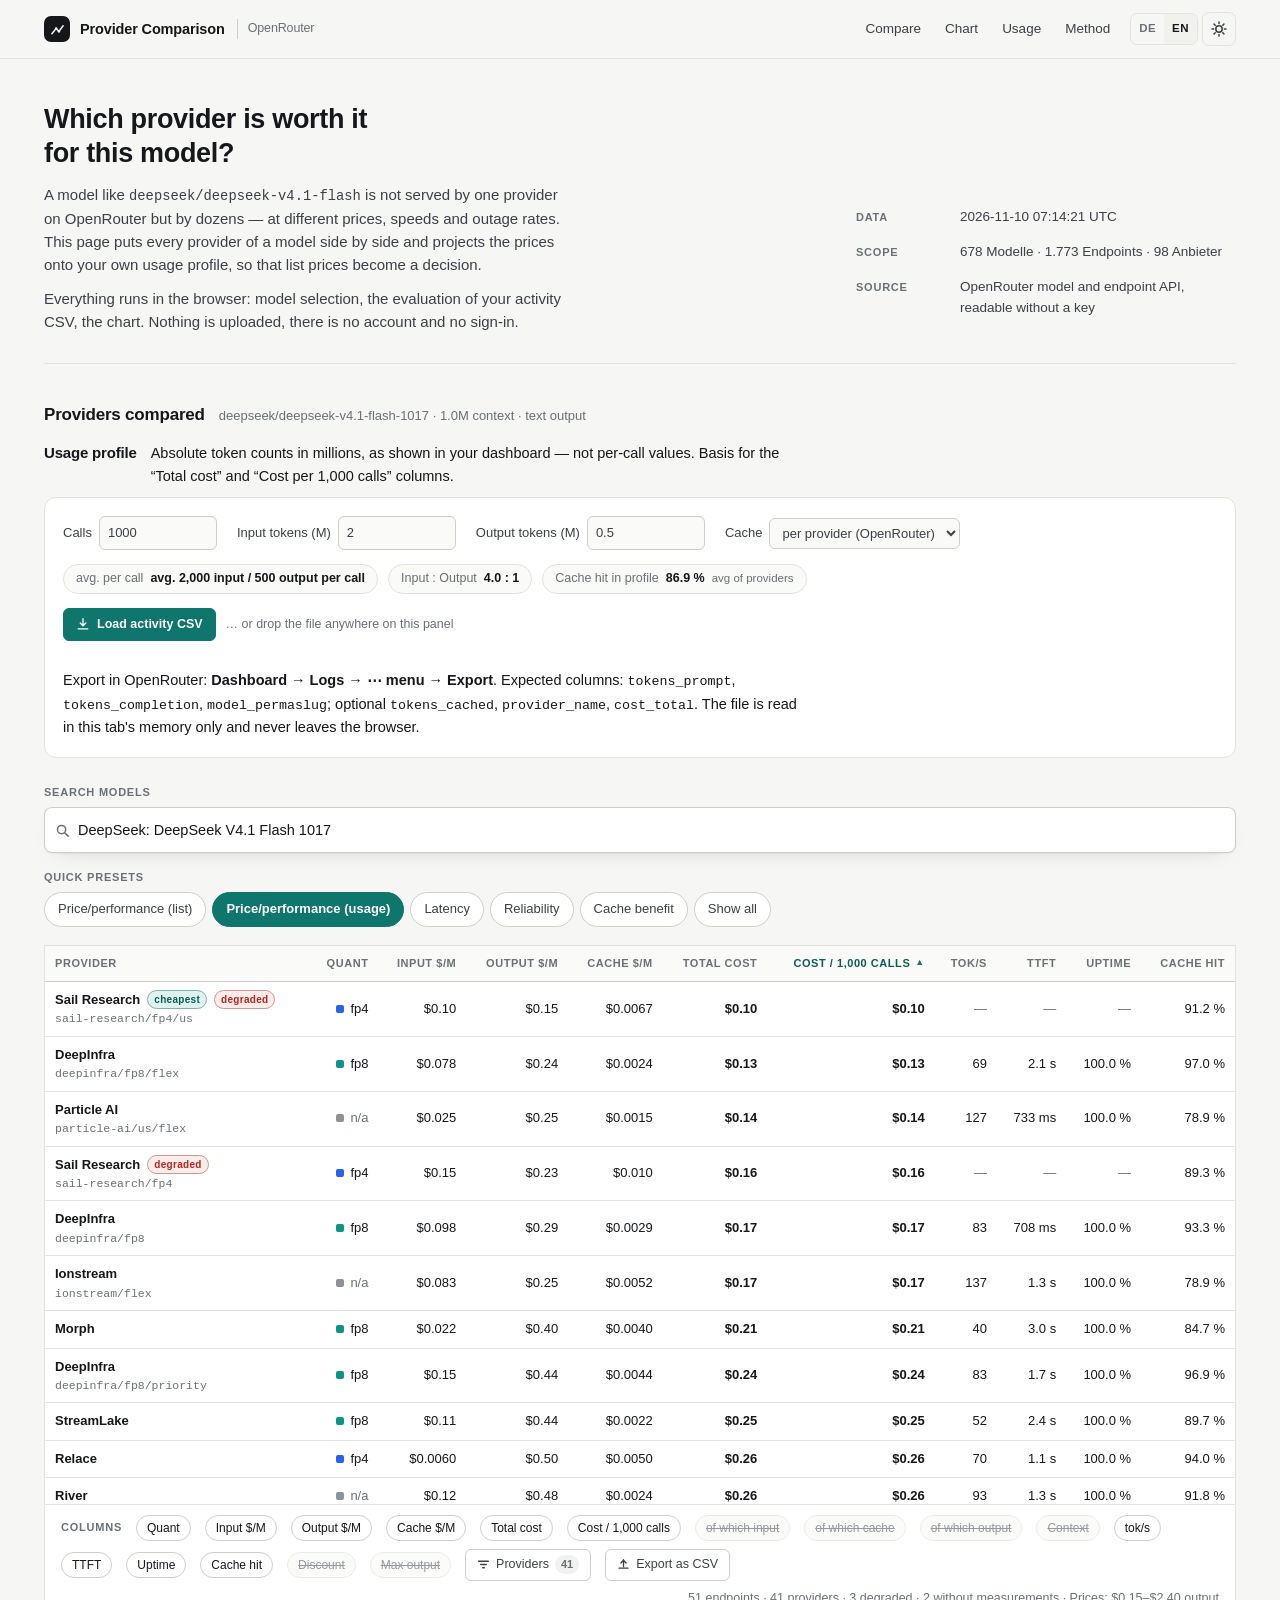
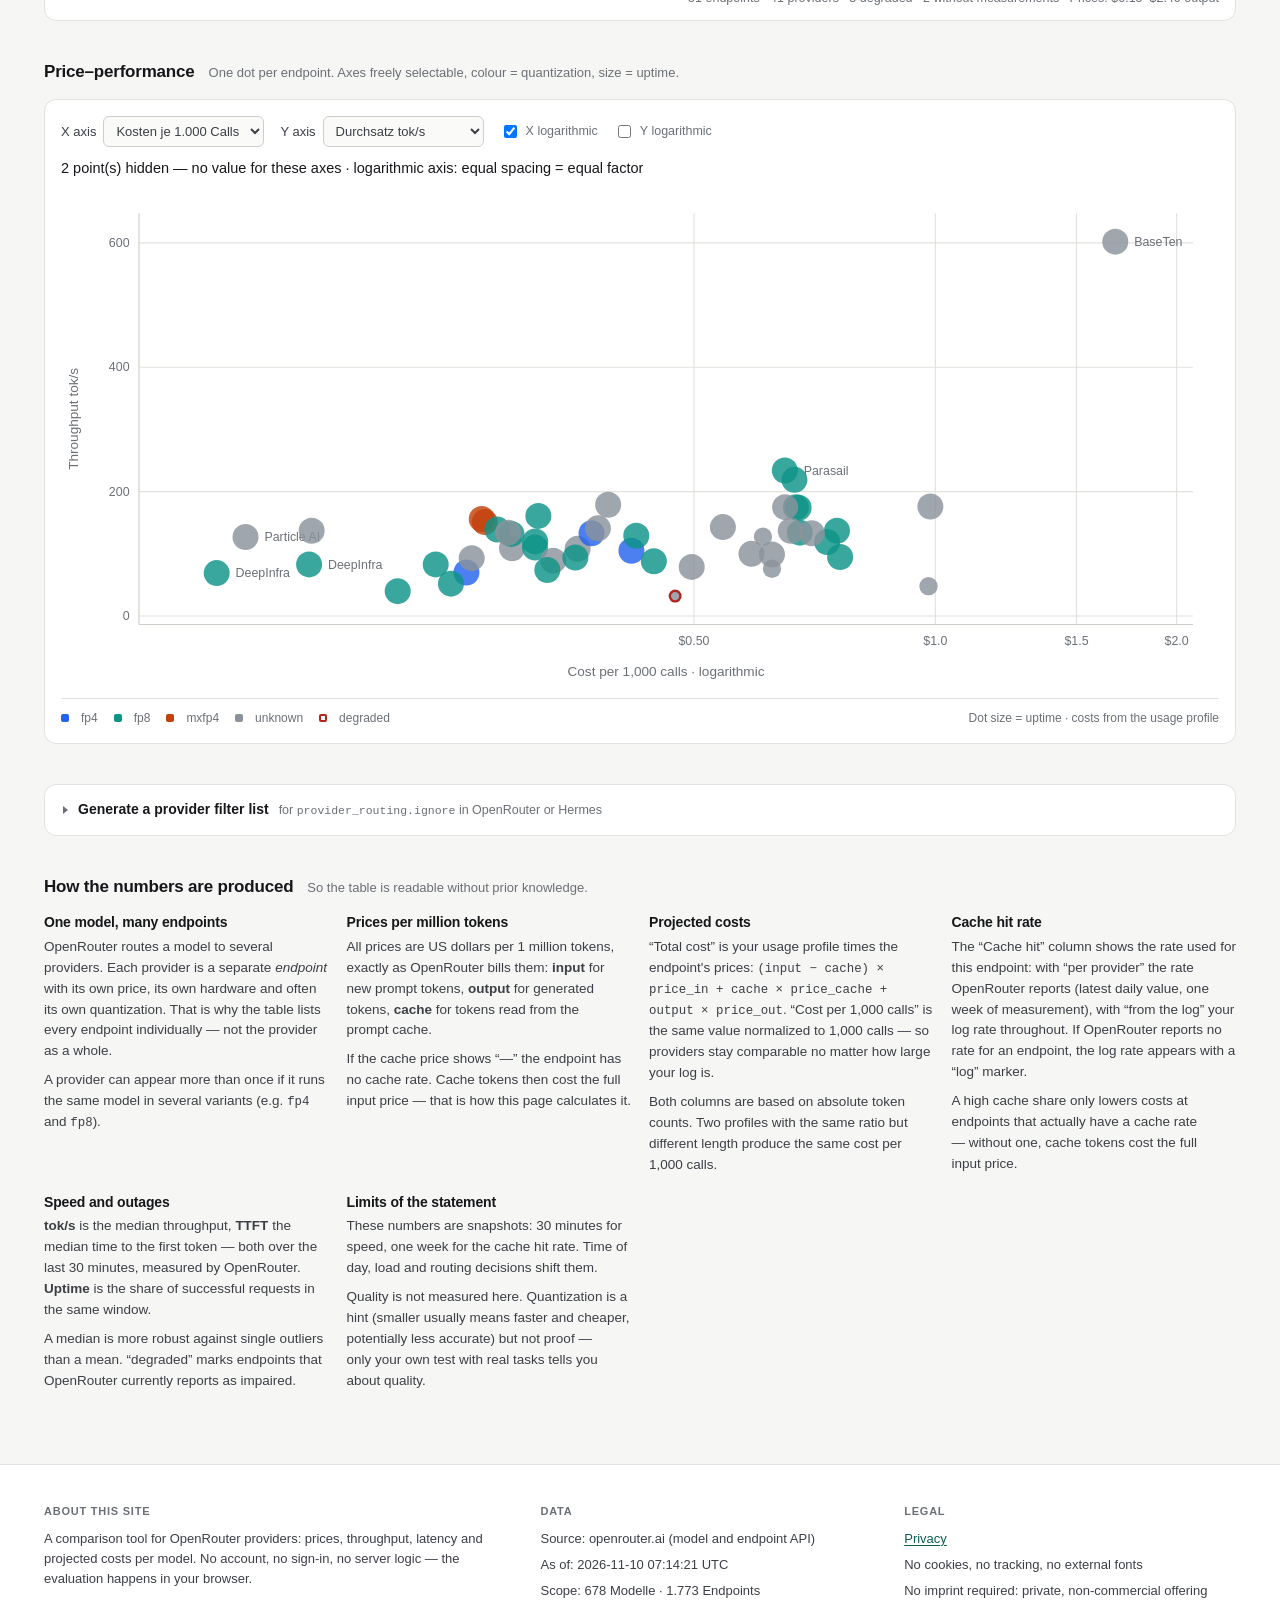
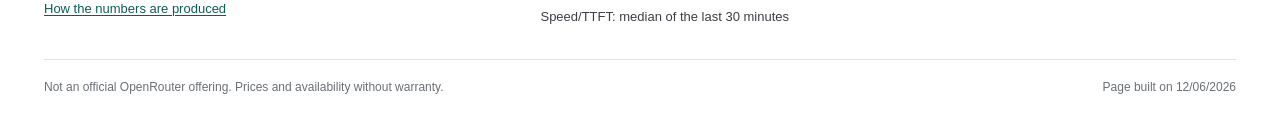
==== commit 5ecdffee: "Cache-Quote je Anbieter in der Tabelle, Nutzungsprofil in Millionen, Layout sortiert - Spalte Cache-" ====
--- a/index.html
+++ b/index.html
@@ -112,56 +112,31 @@
       <span class="hint" id="modelHint"></span>
     </div>
 
-    <div class="toolbar">
-      <div class="picker" id="picker">
-        <label class="picker__label" for="modelSearch">
-          <span data-lang-block="de">Modell suchen</span><span data-lang-block="en">Search models</span>
-        </label>
-        <div class="picker__field">
-          <svg width="15" height="15" viewBox="0 0 16 16" fill="none" stroke="currentColor" stroke-width="1.6" stroke-linecap="round" aria-hidden="true">
-            <circle cx="7" cy="7" r="4.4"/><path d="M10.3 10.3 14 14"/>
-          </svg>
-          <input id="modelSearch" type="text" role="combobox" autocomplete="off"
-                 aria-expanded="false" aria-controls="modelList" aria-autocomplete="list"
-                 placeholder="Modellname oder Kennung — z. B. claude, gpt, deepseek …">
-          <button class="picker__clear" id="pickerClear" type="button" aria-label="Suche leeren" hidden>
-            <svg width="14" height="14" viewBox="0 0 16 16" fill="none" stroke="currentColor" stroke-width="1.6" stroke-linecap="round"><path d="M4 4l8 8M12 4l-8 8"/></svg>
-          </button>
-        </div>
-        <div class="picker__list" id="modelList" role="listbox" aria-label="Modelle" hidden></div>
-      </div>
-
-      <div class="presets" id="presets">
-        <span class="presets__label" data-lang-block="de">Schnellauswahl</span>
-        <span class="presets__label" data-lang-block="en">Quick presets</span>
-        <!-- Chips werden in app.js aus PRESETS erzeugt -->
-      </div>
-    </div>
-
-    <!-- ===== Nutzungsprofil: einmal, oberhalb der Tabelle ===== -->
-    <div class="panel usage-panel" id="nutzung">
-      <div class="usage-panel__head">
+    <!-- ===== Nutzungsprofil: eigener Absatz, vor der Tabelle ===== -->
+    <div class="usage-block" id="nutzung">
+      <div class="usage-block__head">
         <h3 data-lang-block="de">Nutzungsprofil</h3>
         <h3 data-lang-block="en">Usage profile</h3>
         <p class="hint" data-lang-block="de">
-          Grundlage der Spalten „Kosten gesamt“ und „Kosten je 1.000 Calls“. Absolute Tokenmengen,
-          wie sie in deinem Dashboard stehen — keine Werte pro Call.
+          Absolute Tokenmengen in Millionen, wie sie in deinem Dashboard stehen — keine Werte pro
+          Call. Grundlage der Spalten „Kosten gesamt“ und „Kosten je 1.000 Calls“.
         </p>
         <p class="hint" data-lang-block="en">
-          Basis for the “Total cost” and “Cost per 1,000 calls” columns. Absolute token counts as
-          shown in your dashboard — not per-call values.
-        </p>
-      </div>
-
+          Absolute token counts in millions, as shown in your dashboard — not per-call values.
+          Basis for the “Total cost” and “Cost per 1,000 calls” columns.
+        </p>
+      </div>
+
+      <div class="panel usage-panel">
       <div class="usage-grid">
         <label class="field">Calls
           <input type="number" id="inCalls" value="1000" min="1" step="100" inputmode="numeric">
         </label>
-        <label class="field"><span data-lang-block="de">Input-Token gesamt</span><span data-lang-block="en">Input tokens total</span>
-          <input type="number" id="inInputTotal" value="2000000" min="0" step="10000" inputmode="numeric">
-        </label>
-        <label class="field"><span data-lang-block="de">Output-Token gesamt</span><span data-lang-block="en">Output tokens total</span>
-          <input type="number" id="inOutputTotal" value="500000" min="0" step="1000" inputmode="numeric">
+        <label class="field"><span data-lang-block="de">Input-Token (Mio)</span><span data-lang-block="en">Input tokens (M)</span>
+          <input type="number" id="inInputTotal" value="2" min="0" step="0.1" inputmode="decimal">
+        </label>
+        <label class="field"><span data-lang-block="de">Output-Token (Mio)</span><span data-lang-block="en">Output tokens (M)</span>
+          <input type="number" id="inOutputTotal" value="0.5" min="0" step="0.1" inputmode="decimal">
         </label>
         <label class="field"><span data-lang-block="de">Cache</span><span data-lang-block="en">Cache</span>
           <select id="cacheMode">
@@ -170,7 +145,24 @@
             <option value="none" data-i18n="cache.none"></option>
           </select>
         </label>
-        <span class="usage-derived" id="perCallHint"></span>
+      </div>
+
+      <div class="usage-info">
+        <span class="usage-info__item">
+          <span class="usage-info__k" data-lang-block="de">Ø pro Call</span>
+          <span class="usage-info__k" data-lang-block="en">avg. per call</span>
+          <span class="usage-info__v" id="infoPerCall">—</span>
+        </span>
+        <span class="usage-info__item">
+          <span class="usage-info__k">Input : Output</span>
+          <span class="usage-info__v" id="infoRatio">—</span>
+        </span>
+        <span class="usage-info__item">
+          <span class="usage-info__k" data-lang-block="de">Cache-Quote im Profil</span>
+          <span class="usage-info__k" data-lang-block="en">Cache hit in profile</span>
+          <span class="usage-info__v" id="infoCache">—</span>
+          <span class="usage-info__note" id="infoCacheNote"></span>
+        </span>
       </div>
 
       <div class="usage-actions">
@@ -206,6 +198,34 @@
         <code>provider_name</code>, <code>cost_total</code>.
         The file is read in this tab's memory only and never leaves the browser.
       </p>
+      </div>
+    </div>
+
+    <!-- ===== Modellsuche und Schnellauswahl gehören zur Tabelle ===== -->
+    <div class="toolbar">
+      <div class="picker" id="picker">
+        <label class="picker__label" for="modelSearch">
+          <span data-lang-block="de">Modell suchen</span><span data-lang-block="en">Search models</span>
+        </label>
+        <div class="picker__field">
+          <svg width="15" height="15" viewBox="0 0 16 16" fill="none" stroke="currentColor" stroke-width="1.6" stroke-linecap="round" aria-hidden="true">
+            <circle cx="7" cy="7" r="4.4"/><path d="M10.3 10.3 14 14"/>
+          </svg>
+          <input id="modelSearch" type="text" role="combobox" autocomplete="off"
+                 aria-expanded="false" aria-controls="modelList" aria-autocomplete="list"
+                 placeholder="Modellname oder Kennung — z. B. claude, gpt, deepseek …">
+          <button class="picker__clear" id="pickerClear" type="button" aria-label="Suche leeren" hidden>
+            <svg width="14" height="14" viewBox="0 0 16 16" fill="none" stroke="currentColor" stroke-width="1.6" stroke-linecap="round"><path d="M4 4l8 8M12 4l-8 8"/></svg>
+          </button>
+        </div>
+        <div class="picker__list" id="modelList" role="listbox" aria-label="Modelle" hidden></div>
+      </div>
+
+      <div class="presets" id="presets">
+        <span class="presets__label" data-lang-block="de">Schnellauswahl</span>
+        <span class="presets__label" data-lang-block="en">Quick presets</span>
+        <!-- Chips werden in app.js aus PRESETS erzeugt -->
+      </div>
     </div>
 
     <div class="table-card">
@@ -433,24 +453,27 @@
       <article data-lang-block="de">
         <h3>Cache-Quote</h3>
         <p>
-          Wie viel des Inputs aus dem Cache kommt, entscheidet über den Preis. „je Anbieter“ nutzt
-          die Quote, die OpenRouter für diesen Endpoint meldet (letzter Tageswert, eine Woche
-          Messung); „aus dem Log“ rechnet durchgehend mit der Quote aus deiner CSV.
+          Die Spalte „Cache-Quote“ zeigt die Trefferquote, mit der für diesen Endpoint gerechnet
+          wird: bei „je Anbieter“ die Quote, die OpenRouter für den Endpoint meldet (letzter
+          Tageswert, eine Woche Messung), bei „aus dem Log“ durchgehend deine Log-Quote. Meldet
+          OpenRouter für einen Endpoint keine Quote, steht dort die Log-Quote mit dem Vermerk „Log“.
         </p>
         <p>
           Ein hoher Cache-Anteil senkt die Kosten nur bei Endpoints, die überhaupt einen
-          Cache-Tarif haben.
+          Cache-Tarif haben — ohne Tarif kosten Cache-Token den vollen Input-Preis.
         </p>
       </article>
       <article data-lang-block="en">
         <h3>Cache hit rate</h3>
         <p>
-          How much of the input comes from the cache decides the price. “Per provider” uses the rate
-          OpenRouter reports for this endpoint (latest daily value, one week of measurement); “from
-          the log” uses the rate from your CSV throughout.
-        </p>
-        <p>
-          A high cache share only lowers costs at endpoints that actually have a cache rate.
+          The “Cache hit” column shows the rate used for this endpoint: with “per provider” the rate
+          OpenRouter reports (latest daily value, one week of measurement), with “from the log” your
+          log rate throughout. If OpenRouter reports no rate for an endpoint, the log rate appears
+          with a “log” marker.
+        </p>
+        <p>
+          A high cache share only lowers costs at endpoints that actually have a cache rate — without
+          one, cache tokens cost the full input price.
         </p>
       </article>
 
--- a/assets/style.css
+++ b/assets/style.css
@@ -317,6 +317,10 @@
   font-variant-numeric: tabular-nums;
 }
 .field input[type="number"]:disabled { color: var(--muted); background: var(--surface-3); }
+/* Keine Hoch/Runter-Pfeile an den Zahlenfeldern — bei Datenwerten nur im Weg */
+input[type="number"]::-webkit-outer-spin-button,
+input[type="number"]::-webkit-inner-spin-button { -webkit-appearance: none; margin: 0; }
+input[type="number"] { -moz-appearance: textfield; appearance: textfield; }
 .field select {
   padding: 6px 8px; border-radius: 6px; border: 1px solid var(--border-strong);
   background: var(--surface-2);
@@ -328,7 +332,21 @@
 .usage-panel__head h3 { flex: none; }
 .usage-panel__head .hint { flex: 1 1 340px; max-width: 78ch; }
 .usage-grid { display: flex; flex-wrap: wrap; align-items: center; gap: 12px 20px; }
-.usage-derived { font-size: 12.5px; color: var(--muted); font-variant-numeric: tabular-nums; }
+.usage-block { margin-bottom: 26px; }
+.usage-block__head { display: flex; flex-wrap: wrap; align-items: baseline; gap: 4px 14px; margin-bottom: 10px; }
+.usage-block__head h3 { flex: none; font-size: 15px; }
+.usage-block__head .hint { flex: 1 1 340px; max-width: 82ch; }
+
+/* Infozeile unter den Eingaben: abgeleitete Werte des Profils */
+.usage-info { display: flex; flex-wrap: wrap; gap: 8px 10px; margin-top: 14px; }
+.usage-info__item {
+  display: inline-flex; align-items: baseline; gap: 7px;
+  background: var(--surface-2); border: 1px solid var(--border);
+  border-radius: 999px; padding: 4px 12px; font-size: 12.5px;
+}
+.usage-info__k { color: var(--muted); }
+.usage-info__v { font-weight: 600; font-variant-numeric: tabular-nums; }
+.usage-info__note { color: var(--muted); font-size: 11.5px; }
 .usage-actions { display: flex; flex-wrap: wrap; align-items: center; gap: 10px; margin-top: 14px; }
 .usage-drop-hint { font-size: 12.5px; color: var(--muted); }
 .usage-note { margin-top: 12px; max-width: 92ch; }
@@ -355,7 +373,7 @@
 thead th:first-child { text-align: left; }
 th button {
   width: 100%; border: 0; background: none; cursor: pointer;
-  padding: 9px 12px; color: inherit; font: inherit;
+  padding: 9px 10px; color: inherit; font: inherit;
   text-transform: inherit; letter-spacing: inherit;
   display: flex; align-items: center; gap: 5px; justify-content: flex-end;
 }
@@ -365,17 +383,23 @@
 .sort-ind { font-size: 9px; opacity: .9; }
 
 tbody td {
-  padding: 8px 12px; text-align: right; white-space: nowrap;
+  padding: 8px 10px; text-align: right; white-space: nowrap;
   border-bottom: 1px solid var(--border);
 }
 tbody td:first-child { text-align: left; }
+/* Anbietername + Endpoint-Slug dürfen die Tabelle nicht aufblähen */
+.table-scroll thead th:first-child,
+.table-scroll tbody td:first-child { max-width: 232px; }
 tbody tr:hover td { background: var(--surface-2); }
 tbody tr.is-linked td { background: var(--accent-soft); }
 tbody tr.is-excluded td { color: var(--muted); }
 tbody tr.is-excluded td:first-child { text-decoration: line-through; text-decoration-color: var(--border-strong); }
 
-.cell-provider { font-weight: 550; display: flex; align-items: center; gap: 7px; }
-.cell-sub { font-family: var(--mono); font-size: 11.5px; color: var(--muted); }
+.cell-provider { font-weight: 550; display: flex; align-items: center; gap: 7px; flex-wrap: wrap; }
+.cell-sub {
+  font-family: var(--mono); font-size: 11.5px; color: var(--muted);
+  max-width: 100%; overflow: hidden; text-overflow: ellipsis; white-space: nowrap;
+}
 .num-strong { font-weight: 600; }
 .dim { color: var(--muted); }
 .pos-min { color: var(--accent-ink); font-weight: 600; }
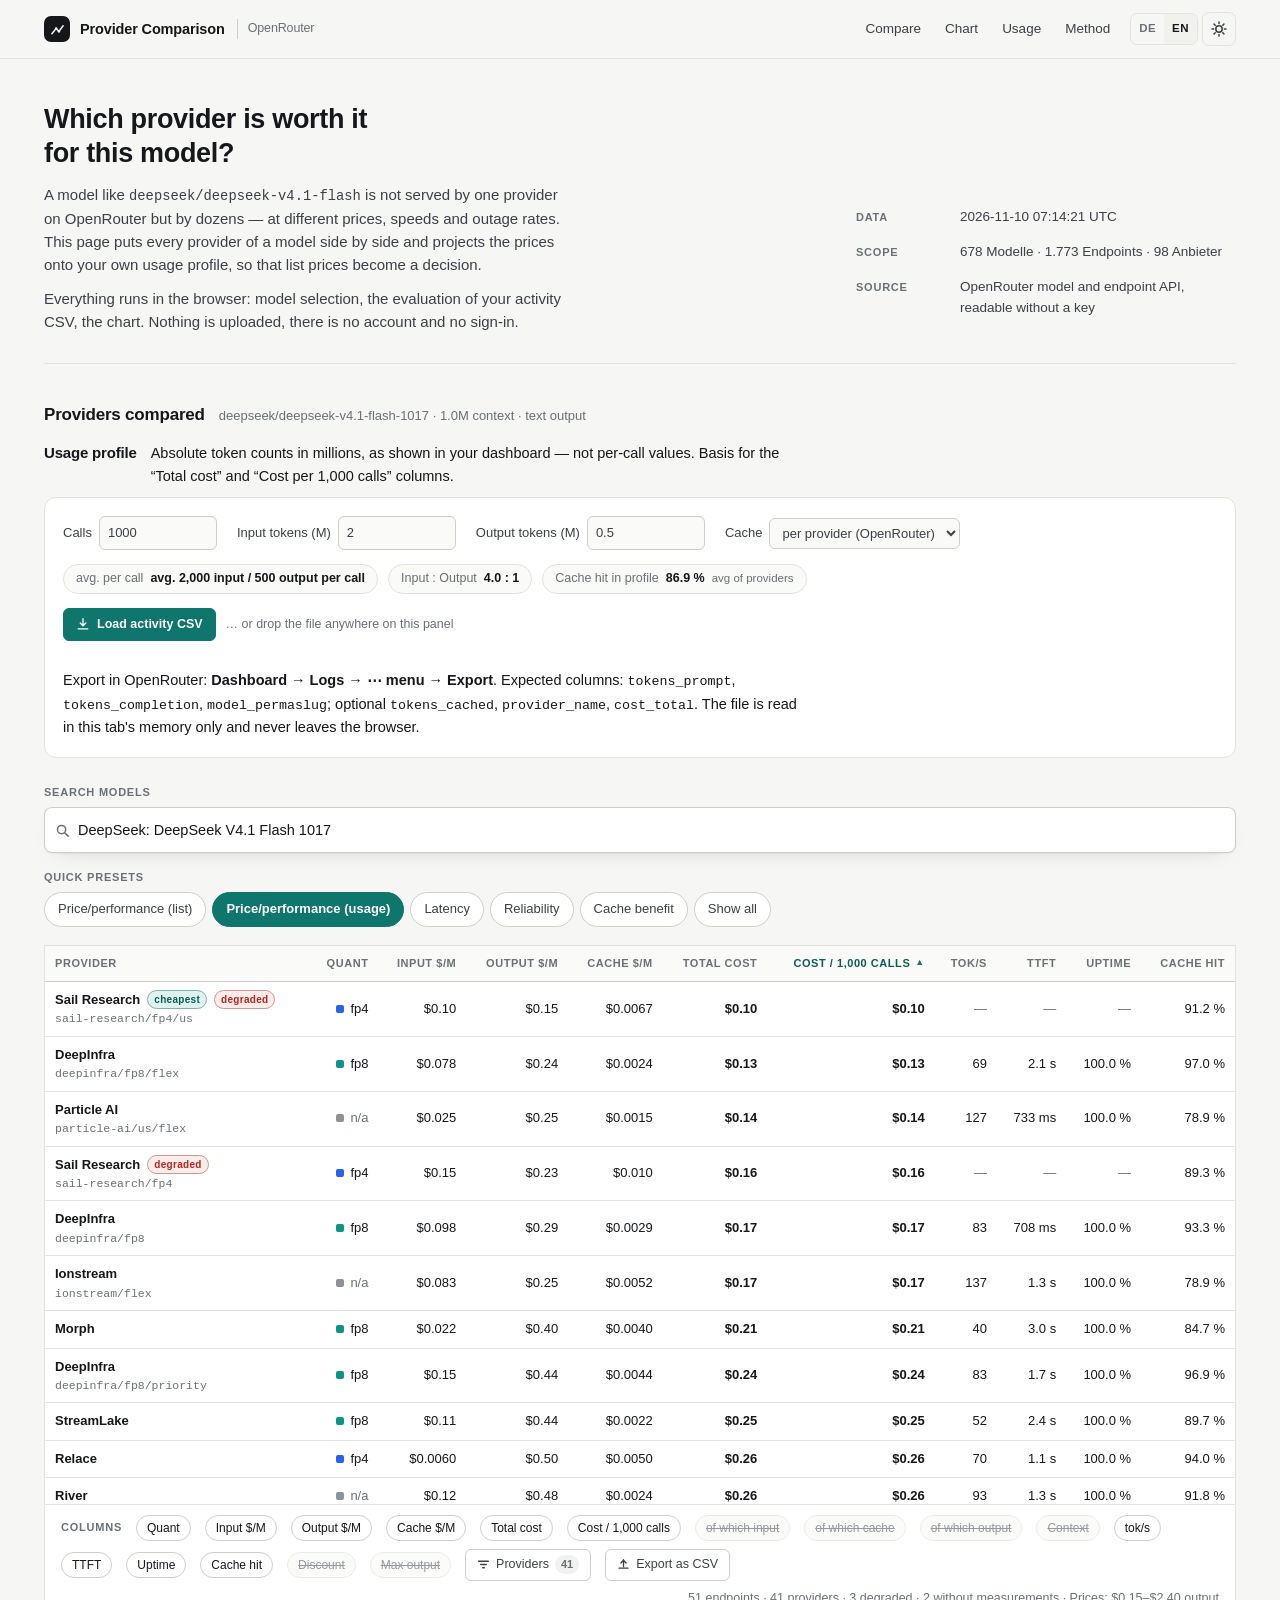
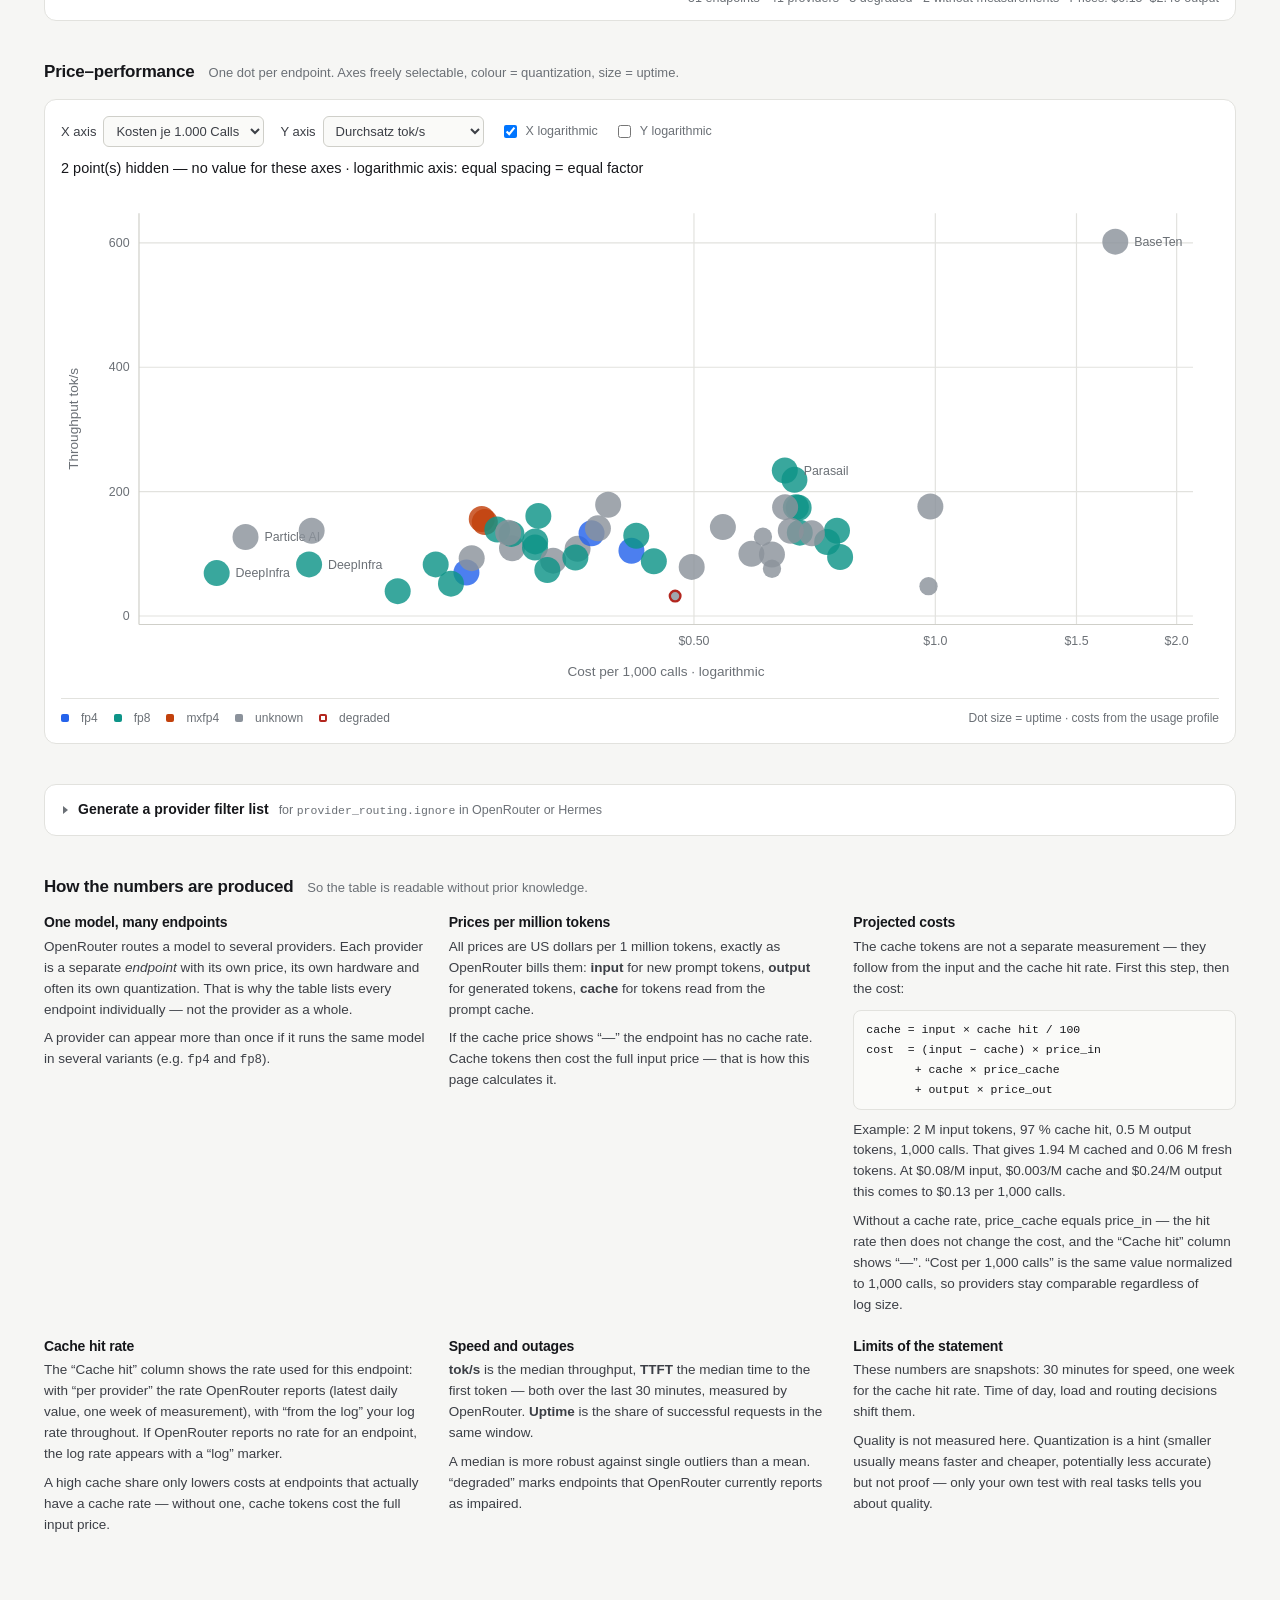
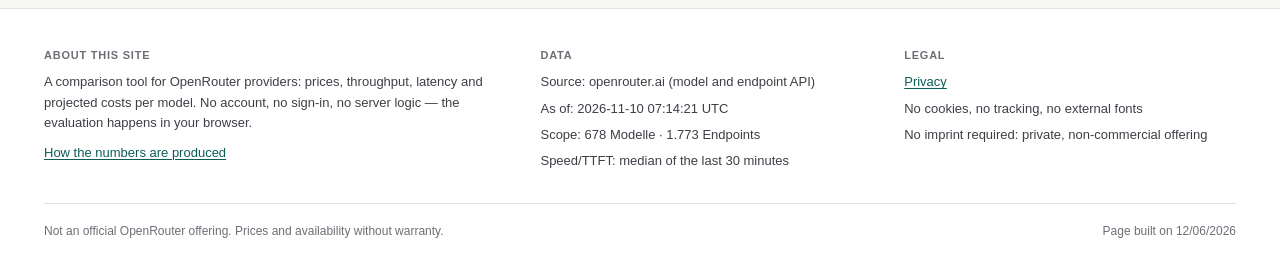
==== commit 39937a5b: "Methodik: Cache-Token aus der Cache-Quote herleiten und Rechenbeispiel ergaenzen" ====
--- a/index.html
+++ b/index.html
@@ -426,27 +426,47 @@
       <article data-lang-block="de">
         <h3>Hochgerechnete Kosten</h3>
         <p>
-          „Kosten gesamt“ ist dein Nutzungsprofil mal die Preise des Endpoints:
-          <code>(Input − Cache) × Preis_in + Cache × Preis_cache + Output × Preis_out</code>.
-          „Kosten je 1.000 Calls“ ist derselbe Wert, nur auf 1.000 Calls normiert — damit sich
-          Anbieter vergleichen lassen, egal wie groß dein Log ist.
-        </p>
-        <p>
-          Beide Spalten beruhen auf absoluten Tokenmengen. Zwei Profile mit gleichem Verhältnis, aber
-          unterschiedlicher Länge ergeben dieselben Kosten je 1.000 Calls.
+          Die Cache-Token sind kein eigener Messwert — sie ergeben sich aus dem Input und der
+          Cache-Quote. Erst dieser Schritt, dann die Kosten:
+        </p>
+        <div class="formula">
+          <code>Cache&nbsp;&nbsp;&nbsp;= Input × Cache-Quote / 100</code>
+          <code>Kosten&nbsp;&nbsp;= (Input − Cache) × Preis_in</code>
+          <code>&nbsp;&nbsp;&nbsp;&nbsp;&nbsp;&nbsp;&nbsp;&nbsp;&nbsp;&nbsp;+ Cache × Preis_cache</code>
+          <code>&nbsp;&nbsp;&nbsp;&nbsp;&nbsp;&nbsp;&nbsp;&nbsp;&nbsp;&nbsp;+ Output × Preis_out</code>
+        </div>
+        <p>
+          Beispiel: 2 Mio. Input-Token, 97 % Cache-Quote, 0,5 Mio. Output-Token, 1.000 Calls.
+          Daraus folgen 1,94 Mio. Cache-Token und 0,06 Mio. frische Token. Bei $0,08/Mio Input,
+          $0,003/Mio Cache und $0,24/Mio Output sind das $0,13 für 1.000 Calls.
+        </p>
+        <p>
+          Ohne Cache-Tarif ist Preis_cache gleich Preis_in — dann ändert die Quote die Kosten nicht,
+          und die Spalte „Cache-Quote“ zeigt „—“. „Kosten je 1.000 Calls“ ist derselbe Wert, nur auf
+          1.000 Calls normiert, damit sich Anbieter unabhängig von der Log-Größe vergleichen lassen.
         </p>
       </article>
       <article data-lang-block="en">
         <h3>Projected costs</h3>
         <p>
-          “Total cost” is your usage profile times the endpoint's prices:
-          <code>(input − cache) × price_in + cache × price_cache + output × price_out</code>.
-          “Cost per 1,000 calls” is the same value normalized to 1,000 calls — so providers stay
-          comparable no matter how large your log is.
-        </p>
-        <p>
-          Both columns are based on absolute token counts. Two profiles with the same ratio but
-          different length produce the same cost per 1,000 calls.
+          The cache tokens are not a separate measurement — they follow from the input and the cache
+          hit rate. First this step, then the cost:
+        </p>
+        <div class="formula">
+          <code>cache&nbsp;=&nbsp;input × cache hit / 100</code>
+          <code>cost&nbsp;&nbsp;=&nbsp;(input − cache) × price_in</code>
+          <code>&nbsp;&nbsp;&nbsp;&nbsp;&nbsp;&nbsp;&nbsp;+&nbsp;cache × price_cache</code>
+          <code>&nbsp;&nbsp;&nbsp;&nbsp;&nbsp;&nbsp;&nbsp;+&nbsp;output × price_out</code>
+        </div>
+        <p>
+          Example: 2 M input tokens, 97 % cache hit, 0.5 M output tokens, 1,000 calls. That gives
+          1.94 M cached and 0.06 M fresh tokens. At $0.08/M input, $0.003/M cache and $0.24/M output
+          this comes to $0.13 per 1,000 calls.
+        </p>
+        <p>
+          Without a cache rate, price_cache equals price_in — the hit rate then does not change the
+          cost, and the “Cache hit” column shows “—”. “Cost per 1,000 calls” is the same value
+          normalized to 1,000 calls, so providers stay comparable regardless of log size.
         </p>
       </article>
 
--- a/assets/style.css
+++ b/assets/style.css
@@ -580,10 +580,18 @@
 .provider-panel__empty { padding: 10px 6px; font-size: 12.5px; color: var(--muted); }
 
 /* --- Methodik ------------------------------------------------------------- */
-.methodik { display: grid; gap: 18px; grid-template-columns: repeat(auto-fit, minmax(240px, 1fr)); }
+.methodik { display: grid; gap: 22px; grid-template-columns: repeat(auto-fit, minmax(300px, 1fr)); }
 .methodik article h3 { margin-bottom: 5px; }
 .methodik article p { color: var(--ink-2); font-size: 13.5px; }
 .methodik article p + p { margin-top: 8px; }
+/* Formelblock in der Methodik: zwei Zeilen, monospaced, ruhig hinterlegt */
+.formula {
+  display: grid; gap: 3px; margin: 10px 0;
+  background: var(--surface-2); border: 1px solid var(--border);
+  border-radius: var(--radius); padding: 10px 12px;
+  font-family: var(--mono); font-size: 12.5px; line-height: 1.5;
+}
+.formula code { white-space: normal; overflow-wrap: anywhere; }
 
 /* --- Fußzeile ------------------------------------------------------------- */
 .site-footer { border-top: 1px solid var(--border); background: var(--surface); }
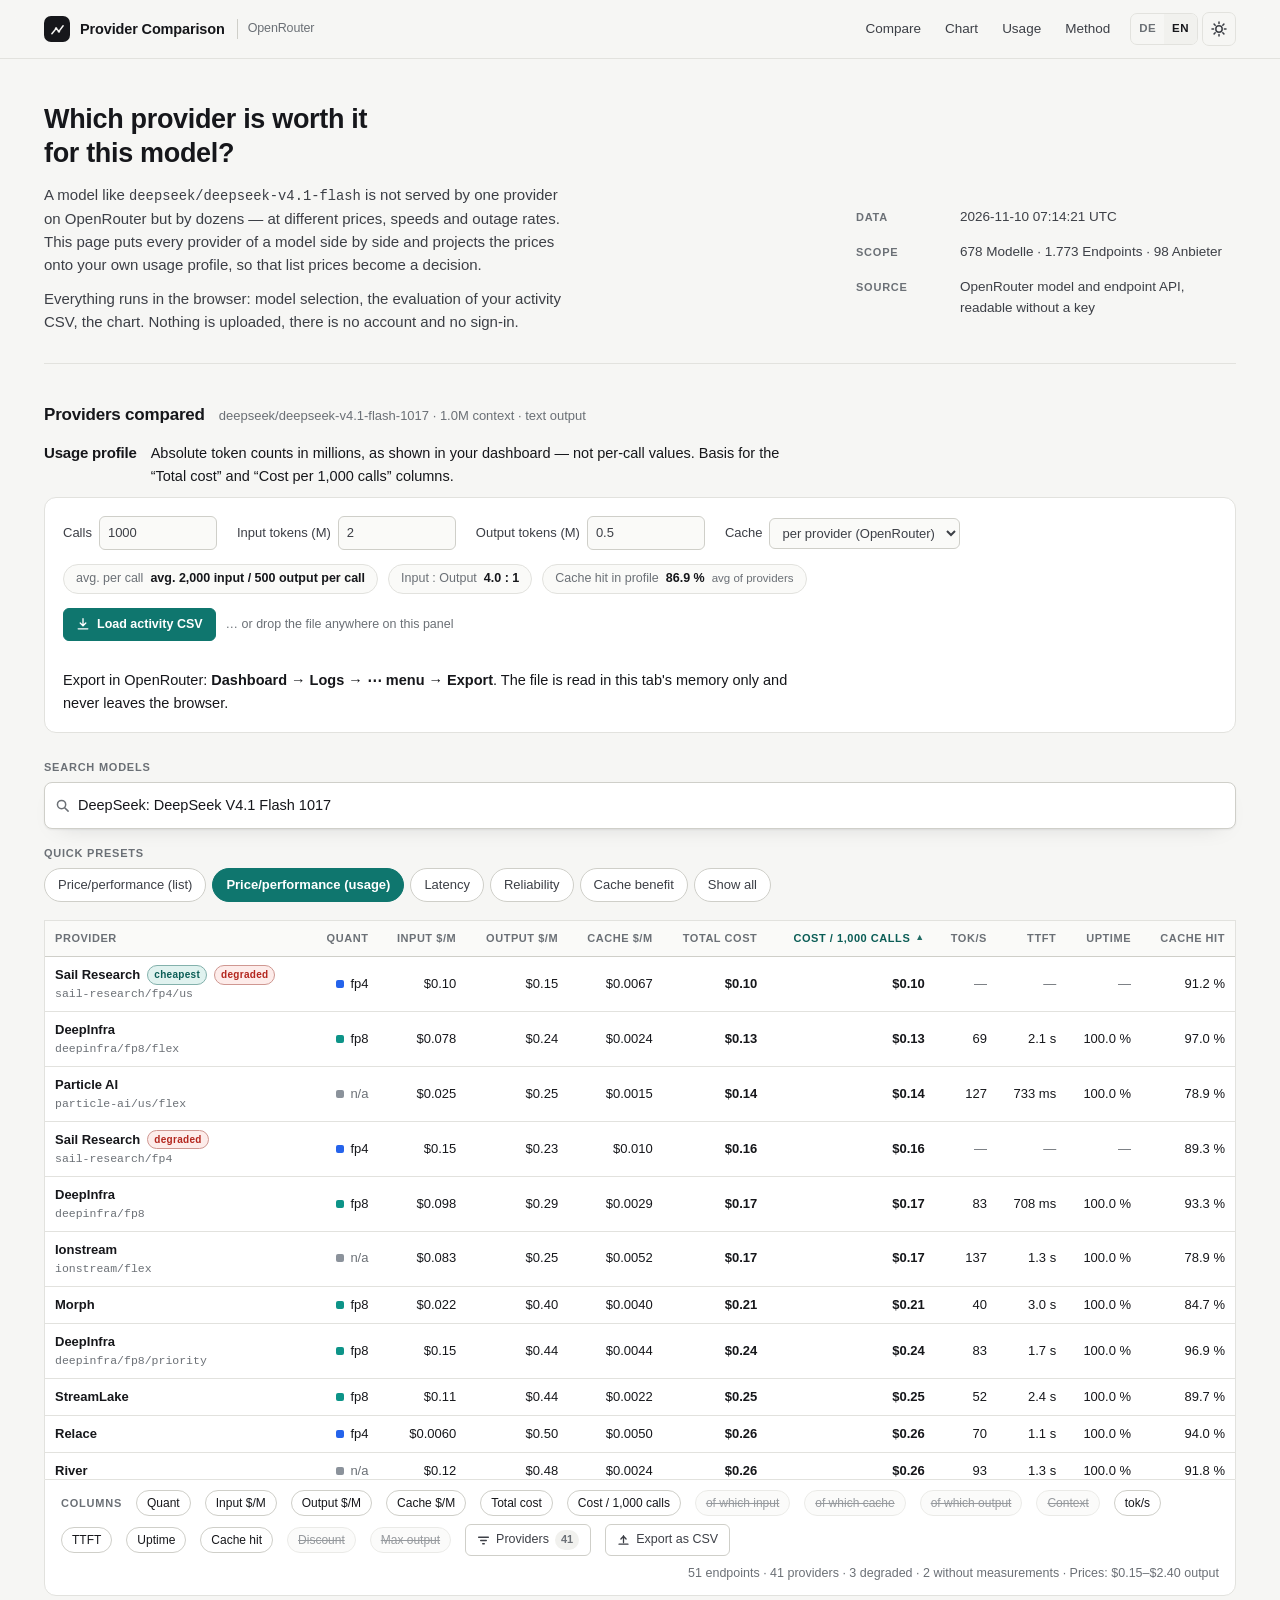
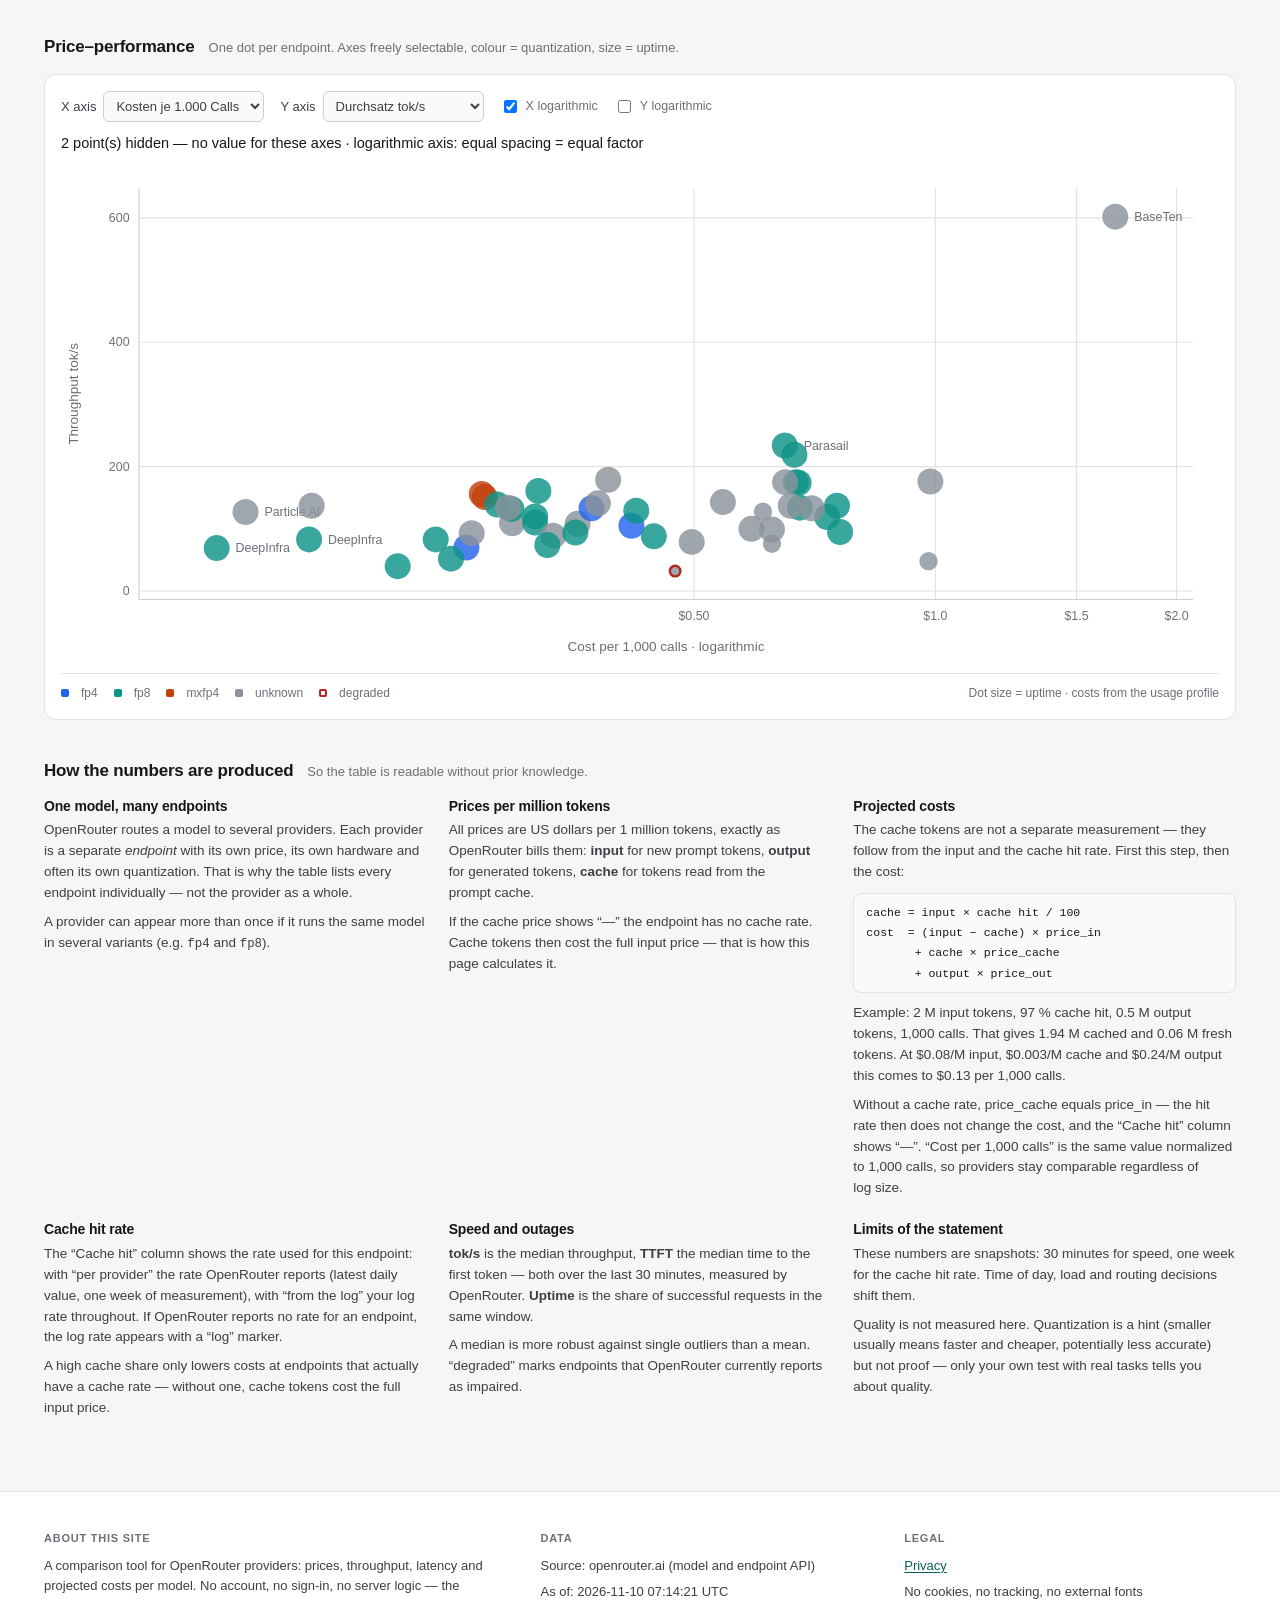
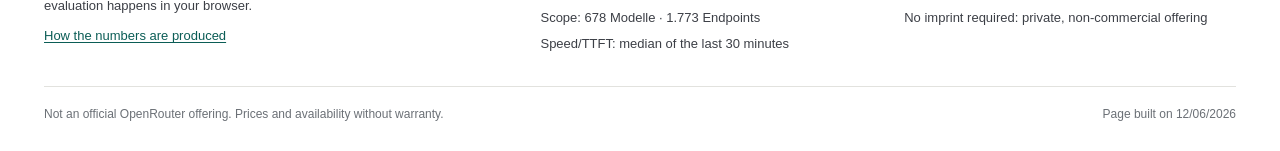
==== commit 5ba743bd: "Anbieterfilter: Häkchen bleiben anklickbar; Filterliste entfernt; CSV-Hinweis gekürzt - Ausserhalb-K" ====
--- a/index.html
+++ b/index.html
@@ -186,16 +186,10 @@
 
       <p class="hint usage-note" data-lang-block="de">
         Export in OpenRouter: <strong>Dashboard → Logs → Menü (⋯) → Export</strong>.
-        Erwartet werden die Spalten <code>tokens_prompt</code>, <code>tokens_completion</code>,
-        <code>model_permaslug</code>; optional <code>tokens_cached</code>,
-        <code>provider_name</code>, <code>cost_total</code>.
         Die Datei wird nur im Arbeitsspeicher dieses Tabs gelesen und verlässt den Browser nicht.
       </p>
       <p class="hint usage-note" data-lang-block="en">
         Export in OpenRouter: <strong>Dashboard → Logs → ⋯ menu → Export</strong>.
-        Expected columns: <code>tokens_prompt</code>, <code>tokens_completion</code>,
-        <code>model_permaslug</code>; optional <code>tokens_cached</code>,
-        <code>provider_name</code>, <code>cost_total</code>.
         The file is read in this tab's memory only and never leaves the browser.
       </p>
       </div>
@@ -316,53 +310,6 @@
     </div>
   </section>
 
-  <!-- ================= Filterliste (bewusst untergeordnet) ================= -->
-  <details class="advanced" id="filterliste">
-    <summary>
-      <span data-lang-block="de">Anbieter-Filterliste erzeugen</span>
-      <span data-lang-block="en">Generate a provider filter list</span>
-      <span class="hint" data-lang-block="de">für <code>provider_routing.ignore</code> in OpenRouter oder Hermes</span>
-      <span class="hint" data-lang-block="en">for <code>provider_routing.ignore</code> in OpenRouter or Hermes</span>
-    </summary>
-    <div class="advanced__body">
-      <p class="hint" data-lang-block="de">
-        Grenzwerte setzen — alle Endpoints, die sie unterschreiten, landen in der Liste. Diese Seite
-        schreibt nichts in eine Konfiguration; sie erzeugt nur Text zum Kopieren.
-      </p>
-      <p class="hint" data-lang-block="en">
-        Set thresholds — every endpoint that falls below them goes into the list. This page writes
-        nothing to any configuration; it only produces text to copy.
-      </p>
-      <div class="rule-row">
-        <label class="field" data-tip-de="Endpoints, die diesen Durchsatz nicht erreichen, landen in der ignore-Liste." data-tip-en="Endpoints below this throughput go into the ignore list.">
-          <span data-lang-block="de">mind. tok/s</span><span data-lang-block="en">min. tok/s</span>
-          <input type="number" id="ruleToks" value="0" min="0" step="5" inputmode="numeric">
-        </label>
-        <label class="field" data-tip-de="Endpoints, deren erste Antwort länger dauert, landen in der ignore-Liste." data-tip-en="Endpoints whose first token takes longer go into the ignore list.">
-          <span data-lang-block="de">höchstens TTFT (ms)</span><span data-lang-block="en">max. TTFT (ms)</span>
-          <input type="number" id="ruleTtft" value="5000" min="0" step="100" inputmode="numeric">
-        </label>
-        <label class="field" data-tip-de="Endpoints mit schlechterer Uptime landen in der ignore-Liste." data-tip-en="Endpoints with lower uptime go into the ignore list.">
-          <span data-lang-block="de">Uptime ab (%)</span><span data-lang-block="en">uptime from (%)</span>
-          <input type="number" id="ruleUptime" value="0" min="0" max="100" step="1" inputmode="numeric">
-        </label>
-      </div>
-      <div class="output-line">
-        <span class="table-foot__label">ignore</span>
-        <code id="ignoreOut">—</code>
-        <button class="btn" id="copyIgnore" type="button" data-lang-block="de">Kopieren</button>
-        <button class="btn" id="copyIgnoreEn" type="button" data-lang-block="en">Copy</button>
-      </div>
-      <div class="output-line">
-        <span class="table-foot__label">only</span>
-        <code id="onlyOut">—</code>
-        <button class="btn" id="copyOnly" type="button" data-lang-block="de">Kopieren</button>
-        <button class="btn" id="copyOnlyEn" type="button" data-lang-block="en">Copy</button>
-      </div>
-      <p class="hint" id="filterNote"></p>
-    </div>
-  </details>
-
   <!-- ================= Methodik ================= -->
   <section class="section" id="methodik">
     <div class="section__head">
--- a/assets/style.css
+++ b/assets/style.css
@@ -493,35 +493,7 @@
 .msg.is-ok { color: var(--accent-ink); }
 .msg.is-err { color: var(--bad); }
 
-/* --- Aufklappbarer Bereich (Filterliste) ---------------------------------- */
-details.advanced {
-  margin-top: 40px; border: 1px solid var(--border);
-  border-radius: var(--radius-lg); background: var(--surface);
-}
-details.advanced > summary {
-  cursor: pointer; padding: 14px 18px; font-weight: 600; font-size: 14px;
-  list-style: none; display: flex; align-items: center; gap: 10px;
-}
-details.advanced > summary::-webkit-details-marker { display: none; }
-details.advanced > summary::before {
-  content: ""; width: 0; height: 0; flex: none;
-  border-left: 5px solid var(--muted); border-top: 4px solid transparent;
-  border-bottom: 4px solid transparent; transition: transform .15s ease;
-}
-details.advanced[open] > summary::before { transform: rotate(90deg); }
-details.advanced > summary .hint { font-weight: 400; color: var(--muted); font-size: 12.5px; }
-.advanced__body { padding: 0 18px 18px; display: grid; gap: 14px; }
-.rule-row { display: flex; flex-wrap: wrap; gap: 14px 22px; align-items: center; }
-.rule-row .field input[type="number"] { width: 76px; }
-.output-line {
-  display: flex; align-items: center; gap: 10px; flex-wrap: wrap;
-  background: var(--surface-2); border: 1px solid var(--border);
-  border-radius: var(--radius); padding: 9px 12px;
-}
-.output-line code {
-  flex: 1; min-width: 0; overflow-x: auto; white-space: nowrap;
-  font-size: 12.5px; color: var(--ink);
-}
+/* --- Buttons -------------------------------------------------------------- */
 .btn {
   border: 1px solid var(--border-strong); background: var(--surface);
   border-radius: 6px; padding: 5px 11px; font-size: 12.5px;
@@ -650,7 +622,7 @@
 
 /* --- Druck ---------------------------------------------------------------- */
 @media print {
-  .site-header, .toolbar, .chart-controls, .table-foot, details.advanced { display: none; }
+  .site-header, .toolbar, .chart-controls, .table-foot { display: none; }
   body { background: #fff; color: #000; }
   .table-scroll { max-height: none; overflow: visible; }
 }
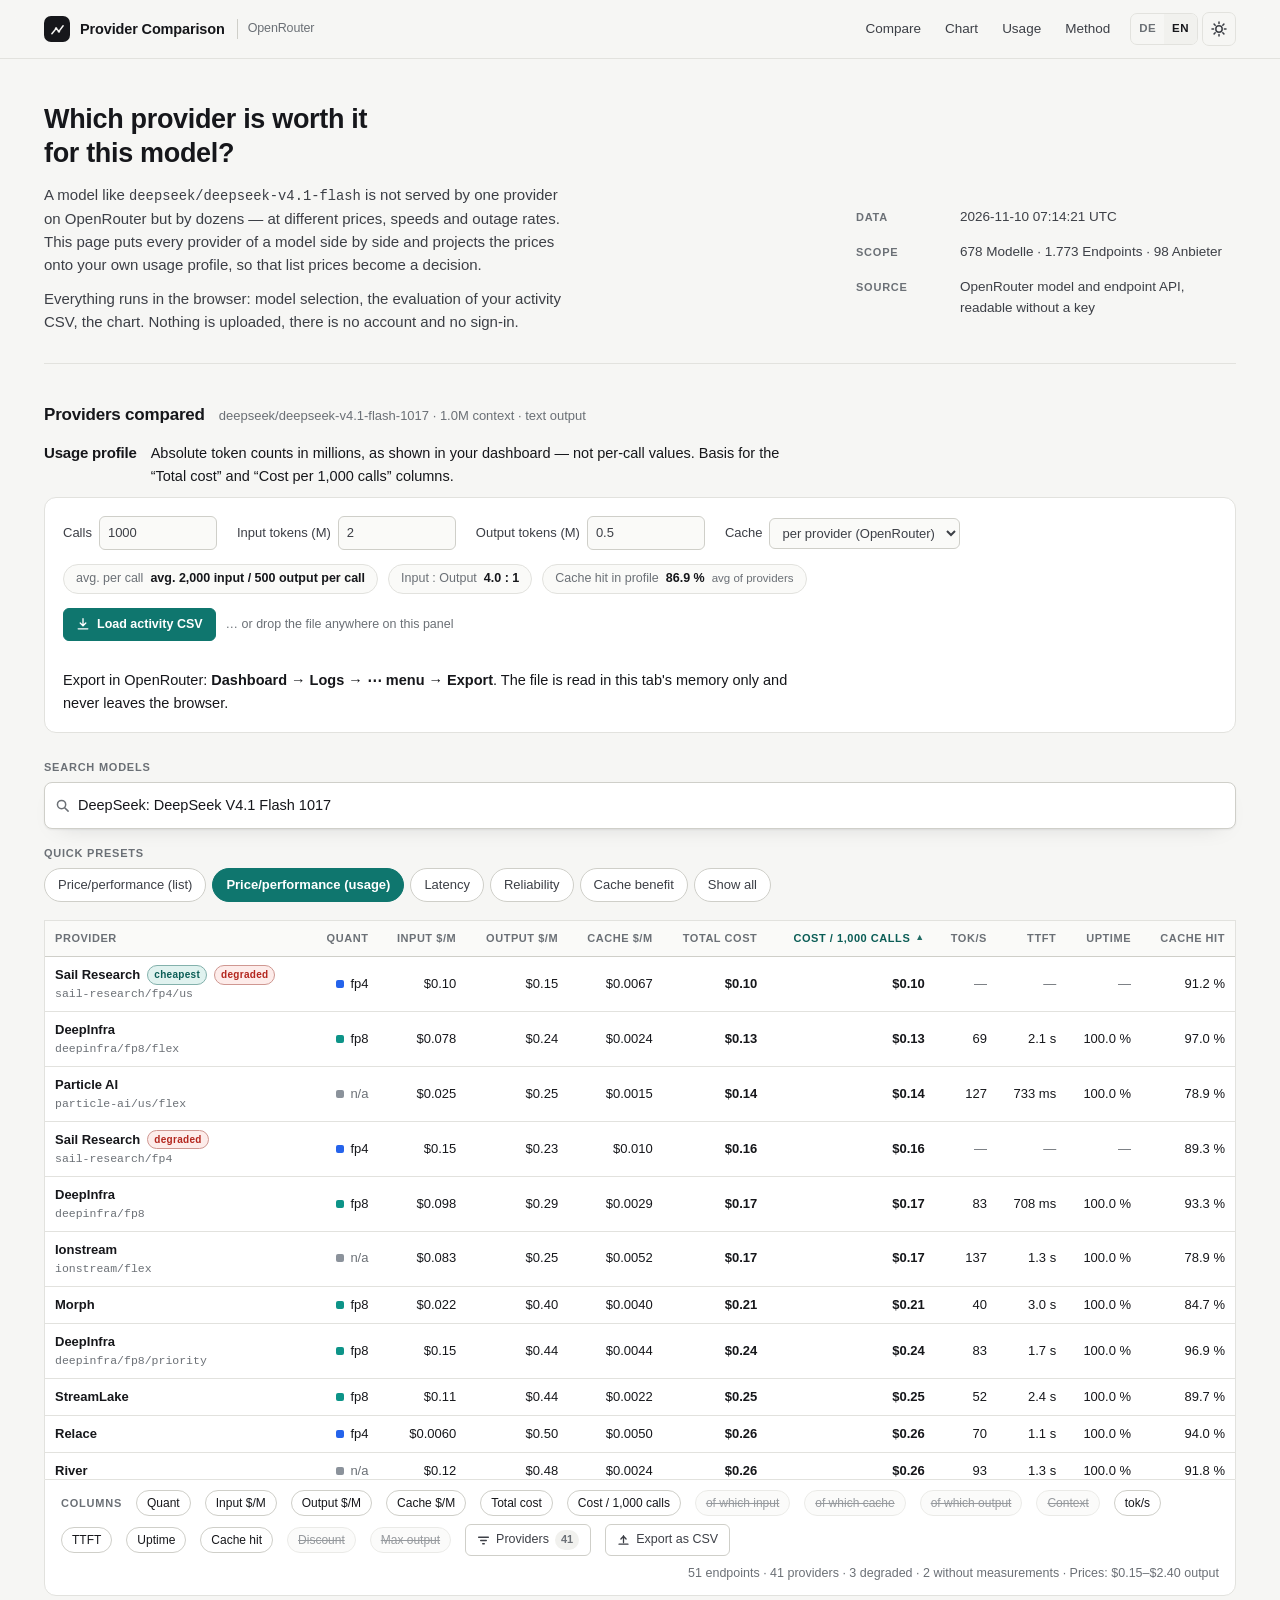
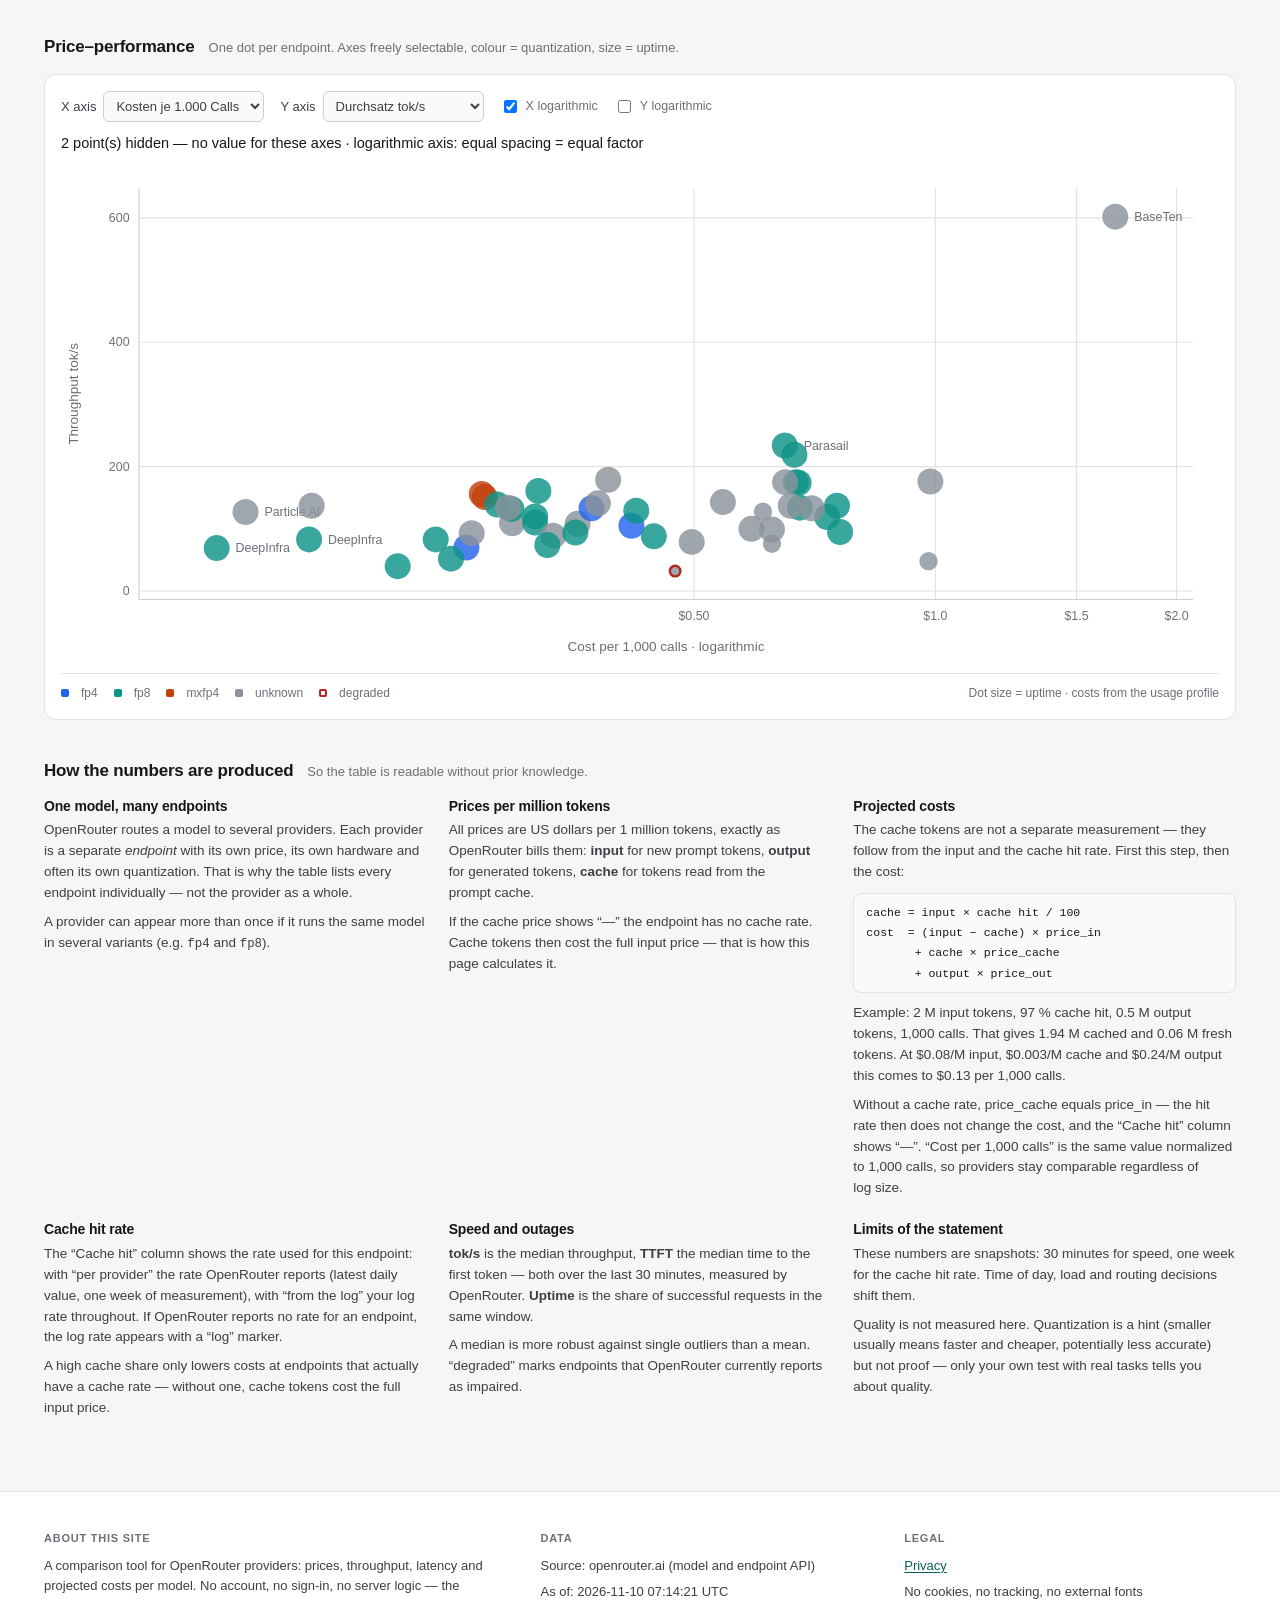
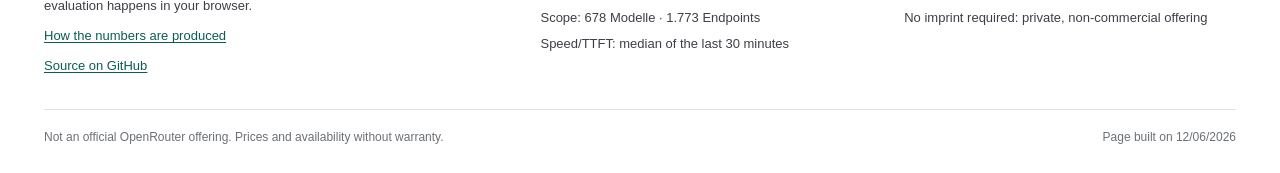
==== commit 1dada8c2: "Veroeffentlichung: Betreiberangabe ohne Platzhalter, Quellcode-Link in der Fusszeile" ====
--- a/index.html
+++ b/index.html
@@ -515,6 +515,10 @@
         <a href="#methodik" data-lang-block="de">Wie die Zahlen entstehen</a>
         <a href="#methodik" data-lang-block="en">How the numbers are produced</a>
       </p>
+      <p class="linkline">
+        <a href="https://github.com/joschuajaenicke-ui/provider-comparison" data-lang-block="de">Quellcode auf GitHub</a>
+        <a href="https://github.com/joschuajaenicke-ui/provider-comparison" data-lang-block="en">Source on GitHub</a>
+      </p>
     </div>
 
     <div>
--- a/assets/style.css
+++ b/assets/style.css
@@ -485,6 +485,14 @@
   border-radius: var(--radius-lg); padding: 18px;
 }
 .kpis { display: flex; flex-wrap: wrap; gap: 10px 26px; margin-top: 16px; }
+.log-scope { flex-basis: 100%; font-size: 12.5px; color: var(--muted); }
+.log-warn {
+  flex-basis: 100%; display: grid; gap: 3px;
+  background: var(--warn-soft); border: 1px solid color-mix(in srgb, var(--warn) 35%, var(--border));
+  border-radius: var(--radius); padding: 10px 12px;
+}
+.log-warn strong { color: var(--warn); font-size: 13px; }
+.log-warn span { font-size: 12.5px; color: var(--ink-2); line-height: 1.5; }
 .kpi { display: grid; gap: 1px; }
 .kpi__k { font-size: 10.5px; text-transform: uppercase; letter-spacing: .06em; color: var(--muted); font-weight: 600; }
 .kpi__v { font-size: 15px; font-weight: 600; font-variant-numeric: tabular-nums; }
